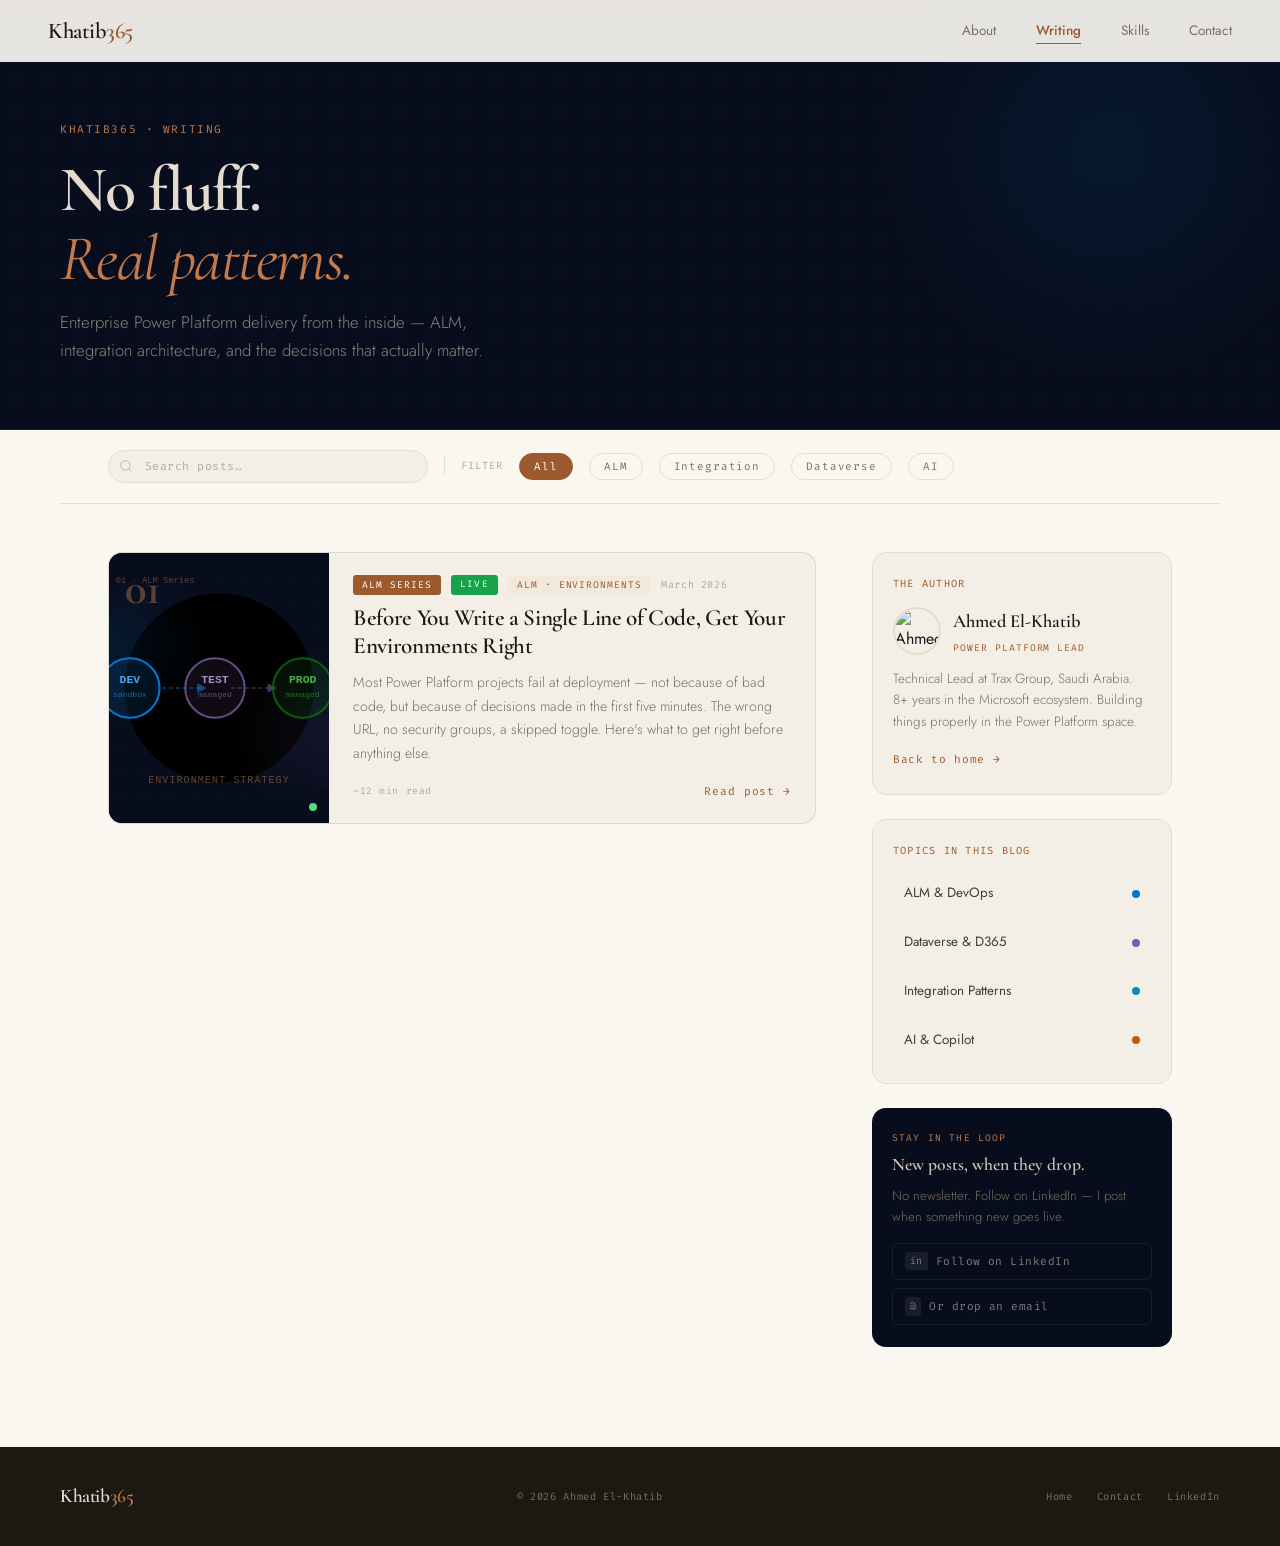
==== blog/index.html @ 0a34ded0 "UI polish: rounded hero panel, brand icons, cleaner contact + blog - hero-right: border-radius 1.5re" ====
<!DOCTYPE html>
<html lang="en">
<head>
<meta charset="UTF-8">
<meta name="viewport" content="width=device-width, initial-scale=1.0">
<meta name="description" content="Khatib365 — Power Platform, ALM, integration architecture, and building enterprise solutions properly.">
<title>Writing — Khatib365</title>
<link href="https://fonts.googleapis.com/css2?family=Cormorant+Garamond:ital,wght@0,400;0,500;0,600;0,700;1,400;1,600&family=Jost:wght@300;400;500;600&family=Fira+Code:wght@400;500&display=swap" rel="stylesheet">
<link rel="icon" type="image/svg+xml" href="../assets/favicon.svg" />
<style>
  :root {
    --parchment:   #f4efe6;
    --parchment-d: #ece4d5;
    --canvas:      #faf7f1;
    --sand:        #e8dcc8;
    --ink:         #1c1812;
    --ink-soft:    #453d31;
    --ink-mid:     #7a6f60;
    --ink-light:   #b5a99a;
    --copper:      #9c5a2e;
    --copper-light:#c47a4a;
    --copper-pale: #f2e8dc;
    --rule:        rgba(28,24,18,0.1);
    --navy:        #070d1c;
    --serif:  'Cormorant Garamond', Georgia, serif;
    --sans:   'Jost', system-ui, sans-serif;
    --mono:   'Fira Code', 'Courier New', monospace;
    --max-w:  1160px;
  }
  *, *::before, *::after { box-sizing: border-box; margin: 0; padding: 0; }
  html { scroll-behavior: smooth; }
  body { background: var(--canvas); color: var(--ink); font-family: var(--sans); font-size: 16px; line-height: 1.7; -webkit-font-smoothing: antialiased; overflow-x: hidden; }
  a { color: inherit; text-decoration: none; }

  /* ── NAV ── */
  .nav { position: fixed; top: 0; left: 0; right: 0; z-index: 100; display: flex; align-items: center; justify-content: space-between; padding: 1.2rem 3rem; background: rgba(250,247,241,0.92); backdrop-filter: blur(14px); border-bottom: 1px solid transparent; transition: all 0.3s ease; }
  .nav.scrolled { padding: 0.85rem 3rem; border-bottom-color: var(--rule); box-shadow: 0 2px 24px rgba(28,24,18,0.07); }
  .nav-brand { font-family: var(--serif); font-size: 1.4rem; font-weight: 600; letter-spacing: -0.02em; line-height: 1; }
  .brand-khatib { color: var(--ink); } .brand-365 { color: var(--copper); }
  .nav-links { display: flex; align-items: center; gap: 2.5rem; }
  .nav-link { font-size: 0.85rem; font-weight: 400; color: var(--ink-mid); transition: color 0.2s; position: relative; }
  .nav-link:hover { color: var(--ink); }
  .nav-link.active { color: var(--copper); font-weight: 500; }
  .nav-link::after { content: ''; position: absolute; bottom: -2px; left: 0; right: 0; height: 1px; background: var(--copper); transform: scaleX(0); transform-origin: left; transition: transform 0.22s ease; }
  .nav-link:hover::after, .nav-link.active::after { transform: scaleX(1); }
  .nav-toggle { display: none; }

  /* ── PAGE HEADER ── */
  .blog-header {
    padding: 120px 3rem 64px;
    background: var(--navy);
    position: relative; overflow: hidden;
    border-bottom: 1px solid rgba(255,255,255,0.05);
  }
  /* Stars / dot grid on dark header */
  .blog-header::before {
    content: '';
    position: absolute; inset: 0;
    background-image: radial-gradient(circle, rgba(196,122,74,0.12) 1px, transparent 1px);
    background-size: 32px 32px;
    pointer-events: none;
  }
  .blog-header::after {
    content: '';
    position: absolute; top: -100px; right: -80px;
    width: 500px; height: 500px; border-radius: 50%;
    background: radial-gradient(circle, rgba(0,120,212,0.1) 0%, transparent 65%);
    pointer-events: none;
  }
  .blog-header-inner {
    max-width: var(--max-w); margin: 0 auto;
    display: flex; align-items: flex-end; justify-content: space-between;
    gap: 40px; flex-wrap: wrap; position: relative; z-index: 1;
  }
  .blog-eyebrow { font-family: var(--mono); font-size: 0.7rem; letter-spacing: 0.14em; text-transform: uppercase; color: var(--copper-light); margin-bottom: 16px; }
  .blog-page-title { font-family: var(--serif); font-size: clamp(2.6rem, 5vw, 4.2rem); font-weight: 600; line-height: 1.08; letter-spacing: -0.025em; color: rgba(240,230,215,0.95); margin-bottom: 16px; }
  .blog-page-title em { font-style: italic; color: var(--copper-light); font-weight: 400; }
  .blog-page-desc { font-size: 1.05rem; color: rgba(181,169,154,0.75); max-width: 480px; line-height: 1.65; font-weight: 300; }
  .blog-stats { display: flex; gap: 32px; flex-shrink: 0; }
  .blog-stat { text-align: right; }
  .blog-stat-num { font-family: var(--serif); font-size: 2.8rem; font-weight: 600; color: rgba(240,230,215,0.9); line-height: 1; display: block; }
  .blog-stat-label { font-family: var(--mono); font-size: 0.65rem; letter-spacing: 0.12em; text-transform: uppercase; color: rgba(181,169,154,0.5); }

  /* ── TOOLBAR: search + filters ── */
  .blog-toolbar {
    max-width: var(--max-w); margin: 0 auto;
    padding: 20px 3rem;
    display: flex; align-items: center; gap: 16px; flex-wrap: wrap;
    border-bottom: 1px solid var(--rule);
  }
  .search-wrap {
    position: relative; flex: 1; min-width: 200px; max-width: 320px;
  }
  .search-input {
    width: 100%;
    padding: 8px 12px 8px 36px;
    font-family: var(--mono); font-size: 0.72rem; letter-spacing: 0.04em;
    background: var(--parchment); border: 1px solid var(--sand);
    border-radius: 20px; color: var(--ink); outline: none;
    transition: border-color 0.2s, box-shadow 0.2s;
  }
  .search-input::placeholder { color: var(--ink-light); }
  .search-input:focus { border-color: var(--copper-light); box-shadow: 0 0 0 3px rgba(156,90,46,0.1); }
  .search-icon {
    position: absolute; left: 11px; top: 50%; transform: translateY(-50%);
    color: var(--ink-light); pointer-events: none;
  }
  .filter-sep { width: 1px; height: 20px; background: var(--rule); flex-shrink: 0; }
  .filter-label { font-family: var(--mono); font-size: 0.65rem; letter-spacing: 0.1em; text-transform: uppercase; color: var(--ink-light); white-space: nowrap; }
  .filter-btn { font-family: var(--mono); font-size: 0.68rem; letter-spacing: 0.08em; padding: 5px 14px; border-radius: 20px; border: 1px solid var(--sand); background: transparent; color: var(--ink-mid); cursor: pointer; transition: all 0.18s; white-space: nowrap; }
  .filter-btn:hover { border-color: var(--copper); color: var(--copper); }
  .filter-btn.active { background: var(--copper); border-color: var(--copper); color: white; }

  /* ── MAIN LAYOUT ── */
  .blog-main {
    max-width: var(--max-w); margin: 0 auto;
    padding: 48px 3rem 100px;
    display: grid; grid-template-columns: 1fr 300px;
    gap: 56px; align-items: start;
  }

  /* ── POST CARDS ── */
  .post-list { display: flex; flex-direction: column; gap: 20px; }

  .post-item {
    display: grid;
    grid-template-columns: 220px 1fr;
    border-radius: 14px;
    overflow: hidden;
    border: 1px solid var(--rule);
    background: var(--parchment);
    transition: transform 0.28s ease, box-shadow 0.28s ease, border-color 0.28s ease;
    cursor: pointer;
  }
  .post-item:hover {
    transform: translateY(-4px);
    box-shadow: 0 16px 48px rgba(28,24,18,0.1);
    border-color: rgba(156,90,46,0.3);
  }
  .post-item.hidden { display: none; }

  /* Thumbnail */
  .post-thumb {
    position: relative;
    background: var(--navy);
    overflow: hidden;
    min-height: 180px;
  }
  .post-thumb svg { width: 100%; height: 100%; display: block; position: absolute; inset: 0; }
  .post-num {
    position: absolute; top: 14px; left: 16px; z-index: 2;
    font-family: var(--serif); font-size: 2.8rem; font-weight: 700;
    color: rgba(196,122,74,0.45); line-height: 1;
  }
  .post-live-indicator {
    position: absolute; bottom: 12px; right: 12px; z-index: 2;
    width: 8px; height: 8px; border-radius: 50%;
    background: #4ade80;
    box-shadow: 0 0 0 0 rgba(74,222,128,0.5);
    animation: live-pulse 2.2s ease-in-out infinite;
  }
  @keyframes live-pulse {
    0%, 100% { box-shadow: 0 0 0 0 rgba(74,222,128,0.5); }
    50%       { box-shadow: 0 0 0 8px rgba(74,222,128,0); }
  }

  /* Post content */
  .post-content { padding: 22px 24px; display: flex; flex-direction: column; }
  .post-meta { display: flex; align-items: center; gap: 10px; margin-bottom: 10px; flex-wrap: wrap; }
  .post-series { font-family: var(--mono); font-size: 0.6rem; letter-spacing: 0.1em; text-transform: uppercase; color: white; background: var(--copper); padding: 2px 9px; border-radius: 3px; }
  .post-live-badge { font-family: var(--mono); font-size: 0.58rem; letter-spacing: 0.14em; text-transform: uppercase; color: white; background: #16a34a; padding: 2px 9px 3px; border-radius: 3px; }
  .post-tag { font-family: var(--mono); font-size: 0.6rem; letter-spacing: 0.1em; text-transform: uppercase; color: var(--copper); background: var(--copper-pale); padding: 2px 9px; border-radius: 3px; }
  .post-date { font-family: var(--mono); font-size: 0.63rem; color: var(--ink-light); letter-spacing: 0.06em; }

  .post-title { font-family: var(--serif); font-size: 1.45rem; font-weight: 600; line-height: 1.2; letter-spacing: -0.015em; color: var(--ink); margin-bottom: 10px; transition: color 0.2s; }
  .post-item:hover .post-title { color: var(--copper); }
  .post-title-link { color: inherit; text-decoration: none; transition: color 0.2s; }
  .post-item:hover .post-title-link { color: var(--copper); }

  .post-excerpt { font-size: 0.88rem; color: var(--ink-mid); line-height: 1.68; font-weight: 300; flex: 1; margin-bottom: 16px; }

  .post-footer { display: flex; align-items: center; justify-content: space-between; margin-top: auto; }
  .post-read-time { font-family: var(--mono); font-size: 0.6rem; color: var(--ink-light); letter-spacing: 0.06em; }
  .post-link { font-family: var(--mono); font-size: 0.7rem; color: var(--copper); letter-spacing: 0.08em; display: flex; align-items: center; gap: 6px; transition: gap 0.2s; }
  .post-item:hover .post-link { gap: 11px; }

  /* Empty state */
  .no-posts-msg { padding: 3rem 0; text-align: center; color: var(--ink-light); font-family: var(--mono); font-size: 0.8rem; display: none; }
  .no-posts-msg.visible { display: block; }

  /* ── SIDEBAR ── */
  .blog-sidebar { display: flex; flex-direction: column; gap: 24px; position: sticky; top: 96px; }

  .sidebar-card { background: var(--parchment); border: 1px solid var(--sand); border-radius: 14px; padding: 22px 20px; }
  .sidebar-title { font-family: var(--mono); font-size: 0.65rem; letter-spacing: 0.12em; text-transform: uppercase; color: var(--copper); margin-bottom: 14px; }

  /* Author */
  .author-mini-header { display: flex; align-items: center; gap: 12px; margin-bottom: 12px; }
  .author-mini-photo { width: 48px; height: 48px; border-radius: 50%; object-fit: cover; border: 2px solid var(--sand); flex-shrink: 0; }
  .author-mini-meta { display: flex; flex-direction: column; gap: 2px; }
  .about-mini-name { font-family: var(--serif); font-size: 1.15rem; font-weight: 600; color: var(--ink); }
  .about-mini-role { font-family: var(--mono); font-size: 0.6rem; letter-spacing: 0.1em; text-transform: uppercase; color: var(--copper); }
  .about-mini-bio { font-size: 0.84rem; color: var(--ink-mid); line-height: 1.6; font-weight: 300; margin-bottom: 12px; }
  .about-mini-link { font-family: var(--mono); font-size: 0.7rem; color: var(--copper); letter-spacing: 0.06em; display: inline-flex; align-items: center; gap: 6px; transition: gap 0.2s; }
  .about-mini-link:hover { gap: 10px; }

  /* Topics */
  .topic-list { display: flex; flex-direction: column; gap: 8px; }
  .topic-item {
    display: flex; align-items: center; justify-content: space-between;
    font-size: 0.84rem; color: var(--ink-soft);
    padding: 8px 10px; border-radius: 8px;
    border: 1px solid transparent;
    transition: all 0.18s; cursor: pointer;
  }
  .topic-item:hover { background: var(--copper-pale); border-color: rgba(156,90,46,0.2); color: var(--copper); }
  .topic-dot { width: 8px; height: 8px; border-radius: 50%; flex-shrink: 0; }

  /* Follow card */
  .follow-card { background: var(--navy); border-radius: 14px; padding: 22px 20px; }
  .follow-card-eyebrow { font-family: var(--mono); font-size: 0.6rem; letter-spacing: 0.12em; text-transform: uppercase; color: var(--copper-light); margin-bottom: 8px; display: block; }
  .follow-card-title { font-family: var(--serif); font-size: 1.1rem; font-weight: 600; color: rgba(232,220,200,0.9); margin-bottom: 8px; line-height: 1.3; }
  .follow-card-body { font-size: 0.82rem; color: rgba(122,111,96,1); line-height: 1.6; font-weight: 300; margin-bottom: 16px; }
  .follow-card-links { display: flex; flex-direction: column; gap: 8px; }
  .follow-card-link { display: inline-flex; align-items: center; gap: 8px; font-family: var(--mono); font-size: 0.7rem; color: rgba(181,169,154,0.7); padding: 8px 12px; border: 1px solid rgba(255,255,255,0.07); border-radius: 7px; transition: all 0.2s; letter-spacing: 0.04em; }
  .follow-card-link:hover { background: rgba(255,255,255,0.05); color: rgba(232,220,200,0.9); border-color: rgba(255,255,255,0.15); }
  .follow-card-link-icon { background: rgba(255,255,255,0.07); border-radius: 3px; padding: 1px 5px; font-size: 0.6rem; }

  /* ── FOOTER ── */
  .footer { background: var(--ink); padding: 2.5rem 3rem; }
  .footer-inner { max-width: var(--max-w); margin: 0 auto; display: flex; align-items: center; justify-content: space-between; flex-wrap: wrap; gap: 20px; }
  .footer .nav-brand { font-size: 1.2rem; }
  .footer .brand-khatib { color: var(--sand); }
  .footer .brand-365 { color: var(--copper-light); }
  .footer-copy { font-family: var(--mono); font-size: 0.65rem; color: var(--ink-mid); letter-spacing: 0.06em; }
  .footer-links { display: flex; gap: 24px; }
  .footer-link { font-family: var(--mono); font-size: 0.65rem; color: var(--ink-mid); letter-spacing: 0.06em; transition: color 0.2s; }
  .footer-link:hover { color: var(--copper-light); }

  /* ── SARCASTIC TIP TOAST ── */
  .tip-toast {
    position: fixed; bottom: 28px; right: 28px; z-index: 500;
    max-width: 340px;
    background: var(--navy);
    border-radius: 14px; padding: 0;
    border: 1px solid rgba(196,122,74,0.2);
    box-shadow: 0 16px 48px rgba(0,0,0,0.35);
    transform: translateY(calc(100% + 44px)); opacity: 0;
    transition: transform 0.48s cubic-bezier(0.16,1,0.3,1), opacity 0.38s ease;
    overflow: hidden;
  }
  .tip-toast.visible { transform: translateY(0); opacity: 1; }
  .tip-toast.hiding  { transform: translateY(calc(100% + 44px)); opacity: 0; }
  .tip-progress { height: 2px; background: linear-gradient(90deg, var(--copper), var(--copper-light)); transform-origin: left; animation: tip-drain 7.5s linear forwards; }
  @keyframes tip-drain { from { transform: scaleX(1); } to { transform: scaleX(0); } }
  .tip-body { padding: 16px 18px 18px; }
  .tip-header { display: flex; align-items: center; justify-content: space-between; margin-bottom: 8px; }
  .tip-label { font-family: var(--mono); font-size: 0.6rem; letter-spacing: 0.14em; text-transform: uppercase; color: var(--copper-light); display: flex; align-items: center; gap: 5px; }
  .tip-close { background: rgba(255,255,255,0.06); border: none; border-radius: 50%; width: 22px; height: 22px; display: flex; align-items: center; justify-content: center; color: rgba(181,169,154,0.6); cursor: pointer; font-size: 0.68rem; transition: all 0.2s; line-height: 1; }
  .tip-close:hover { background: rgba(255,255,255,0.12); color: rgba(232,220,200,0.9); }
  .tip-text { font-size: 0.86rem; color: rgba(228,210,186,0.82); line-height: 1.65; font-weight: 300; }
  .tip-text strong { color: var(--copper-light); font-weight: 500; }

  /* ── RESPONSIVE ── */
  @media (max-width: 960px) {
    .blog-main { grid-template-columns: 1fr; padding: 36px 1.5rem 80px; gap: 40px; }
    .blog-sidebar { position: static; }
  }
  @media (max-width: 760px) {
    .nav { padding: 1rem 1.5rem; }
    .nav.scrolled { padding: 0.8rem 1.5rem; }
    .nav-links { display: none; }
    .nav-toggle { display: block; background: none; border: none; font-size: 1.2rem; color: var(--ink); cursor: pointer; }
    .nav-links.open { display: flex; flex-direction: column; position: absolute; top: 100%; left: 0; right: 0; background: rgba(250,247,241,0.98); padding: 1rem 1.5rem 1.5rem; border-bottom: 1px solid var(--rule); gap: 1rem; }
    .blog-header { padding: 100px 1.5rem 48px; }
    .blog-header-inner { flex-direction: column; align-items: flex-start; }
    .blog-toolbar { padding: 16px 1.5rem; }
    .post-item { grid-template-columns: 1fr; }
    .post-thumb { min-height: 140px; }
    .footer { padding: 2rem 1.5rem; }
    .tip-toast { max-width: calc(100vw - 40px); right: 20px; bottom: 20px; }
  }
</style>
</head>
<body>

<!-- NAV -->
<nav class="nav" id="nav">
  <a href="../" class="nav-brand"><span class="brand-khatib">Khatib</span><span class="brand-365">365</span></a>
  <div class="nav-links" id="navLinks">
    <a href="../#about" class="nav-link">About</a>
    <a href="index.html" class="nav-link active">Writing</a>
    <a href="../#skills" class="nav-link">Skills</a>
    <a href="../#contact" class="nav-link">Contact</a>
  </div>
  <button class="nav-toggle" id="navToggle" aria-label="Menu">☰</button>
</nav>

<!-- HEADER (dark navy) -->
<header class="blog-header">
  <div class="blog-header-inner">
    <div>
      <div class="blog-eyebrow">Khatib365 · Writing</div>
      <h1 class="blog-page-title">No fluff.<br><em>Real patterns.</em></h1>
      <p class="blog-page-desc">Enterprise Power Platform delivery from the inside — ALM, integration architecture, and the decisions that actually matter.</p>
    </div>
  </div>
</header>

<!-- TOOLBAR: search + filter -->
<div class="blog-toolbar" id="toolbar">
  <div class="search-wrap">
    <svg class="search-icon" viewBox="0 0 24 24" fill="none" stroke="currentColor" stroke-width="1.5" width="14" height="14"><circle cx="11" cy="11" r="8"/><line x1="21" y1="21" x2="16.65" y2="16.65"/></svg>
    <input type="text" id="searchInput" class="search-input" placeholder="Search posts…" aria-label="Search posts" />
  </div>
  <div class="filter-sep"></div>
  <span class="filter-label">Filter</span>
  <button class="filter-btn active" data-filter="all">All</button>
  <button class="filter-btn" data-filter="alm">ALM</button>
  <button class="filter-btn" data-filter="integration">Integration</button>
  <button class="filter-btn" data-filter="dataverse">Dataverse</button>
  <button class="filter-btn" data-filter="ai">AI</button>
</div>

<!-- MAIN -->
<main class="blog-main">

  <!-- POST LIST -->
  <div class="post-list" id="postList">

    <!-- ── Post 01: Environment Strategy — LIVE ── -->
    <article class="post-item" data-tags="alm" data-live="true"
      onclick="location.href='post1-environment-strategy.html'" style="cursor:pointer;">
      <div class="post-thumb">
        <!-- Abstract SVG thumbnail: Environment pipeline art -->
        <svg viewBox="0 0 220 200" xmlns="http://www.w3.org/2000/svg" preserveAspectRatio="xMidYMid slice">
          <!-- Background -->
          <rect width="220" height="200" fill="#070d1c"/>
          <!-- Dot grid -->
          <defs>
            <pattern id="dots1" x="0" y="0" width="18" height="18" patternUnits="userSpaceOnUse">
              <circle cx="1" cy="1" r="0.8" fill="rgba(196,122,74,0.07)"/>
            </pattern>
          </defs>
          <rect width="220" height="200" fill="url(#dots1)"/>
          <!-- Glow blobs -->
          <circle cx="110" cy="100" r="70" fill="radial-gradient"/>
          <radialGradient id="g1" cx="30%" cy="40%" r="50%">
            <stop offset="0%" stop-color="rgba(0,120,212,0.1)"/>
            <stop offset="100%" stop-color="rgba(0,120,212,0)"/>
          </radialGradient>
          <radialGradient id="g2" cx="70%" cy="60%" r="50%">
            <stop offset="0%" stop-color="rgba(123,94,167,0.1)"/>
            <stop offset="100%" stop-color="rgba(123,94,167,0)"/>
          </radialGradient>
          <ellipse cx="60" cy="80" rx="70" ry="60" fill="url(#g1)"/>
          <ellipse cx="160" cy="120" rx="70" ry="60" fill="url(#g2)"/>
          <!-- Arrow: DEV → TEST -->
          <line x1="68" y1="100" x2="96" y2="100" stroke="rgba(0,120,212,0.5)" stroke-width="1.2" stroke-dasharray="3,2"/>
          <polygon points="94,96.5 101,100 94,103.5" fill="rgba(0,120,212,0.6)"/>
          <!-- Arrow: TEST → PROD -->
          <line x1="119" y1="100" x2="148" y2="100" stroke="rgba(123,94,167,0.45)" stroke-width="1.2" stroke-dasharray="3,2"/>
          <polygon points="146,96.5 153,100 146,103.5" fill="rgba(123,94,167,0.55)"/>
          <!-- DEV node -->
          <circle cx="44" cy="100" r="22" fill="rgba(0,120,212,0.12)" stroke="#0078d4" stroke-width="1.5"/>
          <text x="44" y="96" text-anchor="middle" fill="#4da3e8" font-size="8.5" font-family="monospace" font-weight="bold">DEV</text>
          <text x="44" y="107" text-anchor="middle" fill="rgba(77,163,232,0.55)" font-size="6" font-family="monospace">sandbox</text>
          <!-- TEST node -->
          <circle cx="107" cy="100" r="22" fill="rgba(123,94,167,0.12)" stroke="rgba(123,94,167,0.8)" stroke-width="1.5"/>
          <text x="107" y="96" text-anchor="middle" fill="rgba(172,145,210,0.95)" font-size="8.5" font-family="monospace" font-weight="bold">TEST</text>
          <text x="107" y="107" text-anchor="middle" fill="rgba(172,145,210,0.5)" font-size="6" font-family="monospace">managed</text>
          <!-- PROD node -->
          <circle cx="172" cy="100" r="22" fill="rgba(16,124,16,0.12)" stroke="rgba(16,124,16,0.7)" stroke-width="1.5"/>
          <text x="172" y="96" text-anchor="middle" fill="rgba(74,200,74,0.9)" font-size="8.5" font-family="monospace" font-weight="bold">PROD</text>
          <text x="172" y="107" text-anchor="middle" fill="rgba(74,200,74,0.5)" font-size="6" font-family="monospace">managed</text>
          <!-- Bottom caption -->
          <text x="110" y="170" text-anchor="middle" fill="rgba(196,122,74,0.5)" font-size="7.5" font-family="monospace" letter-spacing="0.1em">ENVIRONMENT STRATEGY</text>
          <!-- Top label -->
          <text x="14" y="22" fill="rgba(196,122,74,0.45)" font-size="6.5" font-family="monospace">Post 01 · ALM Series</text>
        </svg>
        <span class="post-num">01</span>
        <div class="post-live-indicator" title="Live"></div>
      </div>
      <div class="post-content">
        <div class="post-meta">
          <span class="post-series">ALM Series</span>
          <span class="post-live-badge">Live</span>
          <span class="post-tag">ALM · Environments</span>
          <span class="post-date">March 2026</span>
        </div>
        <h2 class="post-title"><a href="post1-environment-strategy.html" class="post-title-link">Before You Write a Single Line of Code, Get Your Environments Right</a></h2>
        <p class="post-excerpt">Most Power Platform projects fail at deployment — not because of bad code, but because of decisions made in the first five minutes. The wrong URL, no security groups, a skipped toggle. Here's what to get right before anything else.</p>
        <div class="post-footer">
          <span class="post-read-time">~12 min read</span>
          <a href="post1-environment-strategy.html" class="post-link">Read post →</a>
        </div>
      </div>
    </article>

    <div class="no-posts-msg" id="noPostsMsg">
      No published posts match that search yet — check back soon.
    </div>

  </div>

  <!-- SIDEBAR -->
  <aside class="blog-sidebar">

    <!-- Author card -->
    <div class="sidebar-card">
      <div class="sidebar-title">The author</div>
      <div class="author-mini-header">
        <img src="../assets/photo.jpg" alt="Ahmed El-Khatib" class="author-mini-photo" />
        <div class="author-mini-meta">
          <div class="about-mini-name">Ahmed El-Khatib</div>
          <div class="about-mini-role">Power Platform Lead</div>
        </div>
      </div>
      <p class="about-mini-bio">Technical Lead at Trax Group, Saudi Arabia. 8+ years in the Microsoft ecosystem. Building things properly in the Power Platform space.</p>
      <a href="../" class="about-mini-link">Back to home →</a>
    </div>

    <!-- Topics card -->
    <div class="sidebar-card">
      <div class="sidebar-title">Topics in this blog</div>
      <div class="topic-list">
        <div class="topic-item" onclick="filterByTag('alm')">
          <span>ALM &amp; DevOps</span>
          <span class="topic-dot" style="background:#0078d4"></span>
        </div>
        <div class="topic-item" onclick="filterByTag('dataverse')">
          <span>Dataverse &amp; D365</span>
          <span class="topic-dot" style="background:#7b5ea7"></span>
        </div>
        <div class="topic-item" onclick="filterByTag('integration')">
          <span>Integration Patterns</span>
          <span class="topic-dot" style="background:#0091b2"></span>
        </div>
        <div class="topic-item" onclick="filterByTag('ai')">
          <span>AI &amp; Copilot</span>
          <span class="topic-dot" style="background:#c25a0b"></span>
        </div>
      </div>
    </div>

    <!-- Follow / Connect -->
    <div class="follow-card">
      <span class="follow-card-eyebrow">Stay in the loop</span>
      <div class="follow-card-title">New posts, when they drop.</div>
      <p class="follow-card-body">No newsletter. Follow on LinkedIn — I post when something new goes live.</p>
      <div class="follow-card-links">
        <a href="https://linkedin.com/in/ahmed-el-khatib" class="follow-card-link" target="_blank" rel="noopener noreferrer">
          <span class="follow-card-link-icon">in</span> Follow on LinkedIn
        </a>
        <a href="mailto:ahmedelkhatib30@gmail.com" class="follow-card-link">
          <span class="follow-card-link-icon">@</span> Or drop an email
        </a>
      </div>
    </div>

  </aside>

</main>

<!-- FOOTER -->
<footer class="footer">
  <div class="footer-inner">
    <a href="../" class="nav-brand"><span class="brand-khatib">Khatib</span><span class="brand-365">365</span></a>
    <span class="footer-copy">© 2026 Ahmed El-Khatib</span>
    <div class="footer-links">
      <a href="../" class="footer-link">Home</a>
      <a href="../#contact" class="footer-link">Contact</a>
      <a href="https://linkedin.com/in/ahmed-el-khatib" class="footer-link" target="_blank" rel="noopener noreferrer">LinkedIn</a>
    </div>
  </div>
</footer>

<!-- SARCASTIC TIP TOAST -->
<div class="tip-toast" id="tipToast" role="status" aria-live="polite">
  <div class="tip-progress" id="tipProgress"></div>
  <div class="tip-body">
    <div class="tip-header">
      <span class="tip-label">⚡ Power Platform Truth Bomb</span>
      <button class="tip-close" id="tipClose" aria-label="Dismiss">✕</button>
    </div>
    <p class="tip-text" id="tipText"></p>
  </div>
</div>

<script>
  // ── Nav
  const nav = document.getElementById('nav');
  window.addEventListener('scroll', () => nav.classList.toggle('scrolled', window.scrollY > 40));
  const toggle = document.getElementById('navToggle');
  const navLinks = document.getElementById('navLinks');
  toggle?.addEventListener('click', () => navLinks.classList.toggle('open'));
  navLinks?.querySelectorAll('a').forEach(a => a.addEventListener('click', () => navLinks.classList.remove('open')));

  // ── Filter + Search
  const filterBtns    = document.querySelectorAll('.filter-btn');
  const publishedPosts = document.querySelectorAll('.post-item[data-live="true"]');
  const noPostsMsg    = document.getElementById('noPostsMsg');
  const searchInput   = document.getElementById('searchInput');
  let activeFilter    = 'all';
  let searchQuery     = '';

  function applyFilters() {
    let anyVisible = false;
    publishedPosts.forEach(post => {
      const tags    = post.dataset.tags || '';
      const title   = post.querySelector('.post-title')?.textContent.toLowerCase() || '';
      const excerpt = post.querySelector('.post-excerpt')?.textContent.toLowerCase() || '';
      const matchFilter = activeFilter === 'all' || tags.includes(activeFilter);
      const matchSearch = !searchQuery || title.includes(searchQuery) || excerpt.includes(searchQuery);
      const show = matchFilter && matchSearch;
      post.classList.toggle('hidden', !show);
      if (show) anyVisible = true;
    });
    noPostsMsg.classList.toggle('visible', !anyVisible);
  }

  filterBtns.forEach(btn => {
    btn.addEventListener('click', () => {
      filterBtns.forEach(b => b.classList.remove('active'));
      btn.classList.add('active');
      activeFilter = btn.dataset.filter;
      applyFilters();
    });
  });

  searchInput.addEventListener('input', () => {
    searchQuery = searchInput.value.toLowerCase().trim();
    applyFilters();
  });

  // Sidebar topic click helper
  function filterByTag(tag) {
    activeFilter = tag;
    filterBtns.forEach(b => {
      b.classList.toggle('active', b.dataset.filter === tag);
    });
    applyFilters();
    document.getElementById('postList').scrollIntoView({ behavior: 'smooth', block: 'start' });
  }

  // ── Sarcastic tip toast
  const sarcasticTips = [
    "<strong>Oh, you're deploying unmanaged to production again?</strong> A classic. We don't judge here. But we're judging.",
    "<strong>Hardcoded that URL directly in the flow, did you?</strong> It works perfectly in Dev. Dev is not real life.",
    "<strong>No security groups on the environment?</strong> Bold. Everyone's a System Admin now. The auditors say hi.",
    "<strong>You just put everything in one solution.</strong> The data model, the flows, the apps, the PCF. Future you has been notified.",
    "<strong>It works in Dev, so that's basically done, right?</strong> Dev is a lie we all agreed to believe.",
    "<strong>Polling every 60 seconds when nothing changes?</strong> Your API provider filed a noise complaint.",
    "<strong>Three different publisher prefixes across the same org.</strong> This is permanent. This is forever. Good luck.",
    "<strong>Synchronous plugin. Ten thousand rows. Let's go.</strong> The transaction thread is crying.",
    "<strong>No DLP policies? That's called freedom.</strong> Someone just connected their personal Gmail. It's fine.",
    "<strong>You skipped the environment variables again.</strong> The service account who's email is in 47 flows just resigned."
  ];

  const toast    = document.getElementById('tipToast');
  const tipText  = document.getElementById('tipText');
  const tipClose = document.getElementById('tipClose');
  let   tipTimer = null;

  function dismissTip() {
    toast.classList.remove('visible');
    toast.classList.add('hiding');
    clearTimeout(tipTimer);
    setTimeout(() => toast.classList.remove('hiding'), 500);
  }

  window.addEventListener('load', () => {
    tipText.innerHTML = sarcasticTips[Math.floor(Math.random() * sarcasticTips.length)];
    setTimeout(() => {
      toast.classList.add('visible');
      tipTimer = setTimeout(dismissTip, 7800);
    }, 1600);
  });

  tipClose.addEventListener('click', dismissTip);
</script>
</body>
</html>
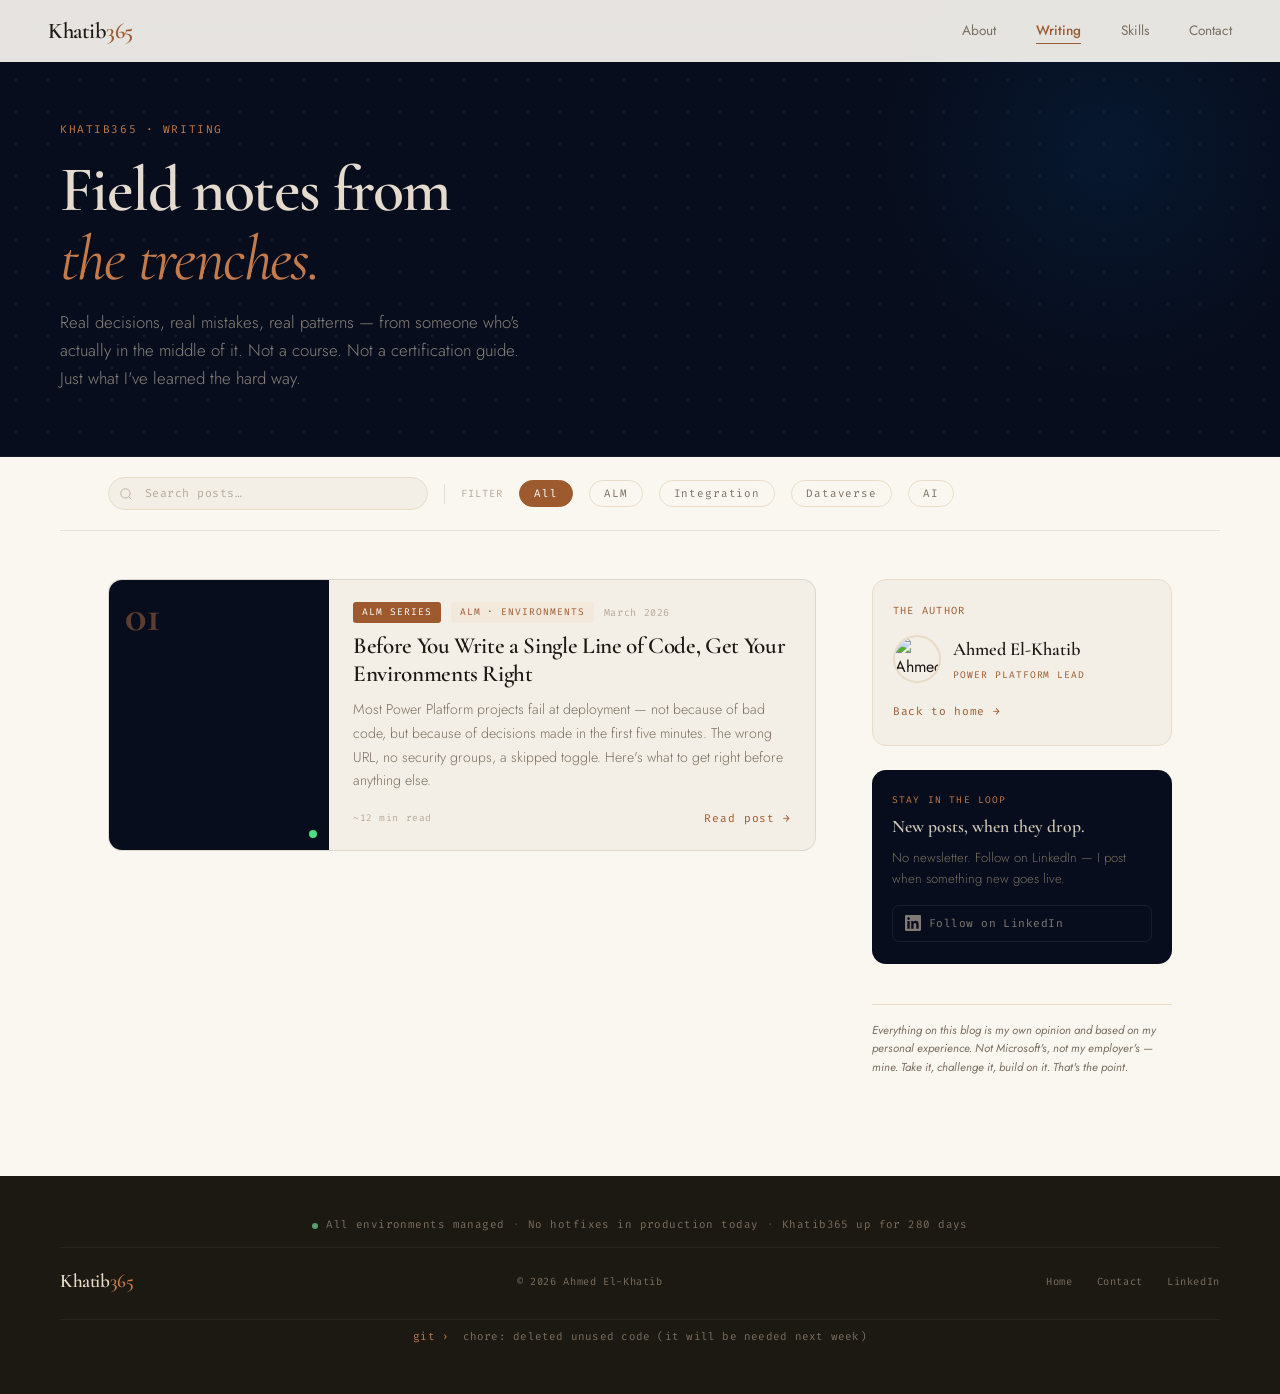
==== commit b3cdbe8f: "Cleanup pass: remove unused assets, fix icons, mobile CSS, HTML fixes Asset cleanup: - Delete 2 zip " ====
--- a/blog/index.html
+++ b/blog/index.html
@@ -236,6 +236,27 @@
   .footer-links { display: flex; gap: 24px; }
   .footer-link { font-family: var(--mono); font-size: 0.65rem; color: var(--ink-mid); letter-spacing: 0.06em; transition: color 0.2s; }
   .footer-link:hover { color: var(--copper-light); }
+  .footer-status {
+    width: 100%; display: flex; align-items: center; justify-content: center;
+    gap: 8px; font-size: 0.68rem; color: var(--ink-mid);
+    font-family: var(--mono); letter-spacing: 0.04em;
+    padding-bottom: 0.75rem; margin-bottom: 0.25rem;
+    border-bottom: 0.5px solid rgba(255,255,255,0.06);
+  }
+  .status-dot {
+    width: 6px; height: 6px; border-radius: 50%;
+    background: #5a9e6f;
+    animation: statusPulse 2.5s ease-in-out infinite;
+  }
+  @keyframes statusPulse { 0%, 100% { opacity: 1; } 50% { opacity: 0.4; } }
+  .status-sep { color: rgba(255,255,255,0.18); }
+  .footer-commit {
+    width: 100%; text-align: center; font-family: var(--mono); font-size: 0.68rem;
+    color: var(--ink-mid); padding: 0.5rem 0;
+    border-top: 0.5px solid rgba(255,255,255,0.06);
+    margin-top: 0.5rem; letter-spacing: 0.02em;
+  }
+  .footer-commit-prefix { color: var(--copper-light); margin-right: 6px; }
 
   /* ── SARCASTIC TIP TOAST ── */
   .tip-toast {
@@ -260,6 +281,17 @@
   .tip-close:hover { background: rgba(255,255,255,0.12); color: rgba(232,220,200,0.9); }
   .tip-text { font-size: 0.86rem; color: rgba(228,210,186,0.82); line-height: 1.65; font-weight: 300; }
   .tip-text strong { color: var(--copper-light); font-weight: 500; }
+
+  /* ── Disclaimer ── */
+  .disclaimer-text {
+    font-size: 0.72rem;
+    color: var(--ink-mid);
+    line-height: 1.6;
+    font-style: italic;
+    border-top: 0.5px solid var(--sand);
+    padding-top: 1rem;
+    margin-top: 1rem;
+  }
 
   /* ── RESPONSIVE ── */
   @media (max-width: 960px) {
@@ -301,8 +333,8 @@
   <div class="blog-header-inner">
     <div>
       <div class="blog-eyebrow">Khatib365 · Writing</div>
-      <h1 class="blog-page-title">No fluff.<br><em>Real patterns.</em></h1>
-      <p class="blog-page-desc">Enterprise Power Platform delivery from the inside — ALM, integration architecture, and the decisions that actually matter.</p>
+      <h1 class="blog-page-title">Field notes from<br><em>the trenches.</em></h1>
+      <p class="blog-page-desc">Real decisions, real mistakes, real patterns — from someone who's actually in the middle of it. Not a course. Not a certification guide. Just what I've learned the hard way.</p>
     </div>
   </div>
 </header>
@@ -332,59 +364,12 @@
     <article class="post-item" data-tags="alm" data-live="true"
       onclick="location.href='post1-environment-strategy.html'" style="cursor:pointer;">
       <div class="post-thumb">
-        <!-- Abstract SVG thumbnail: Environment pipeline art -->
-        <svg viewBox="0 0 220 200" xmlns="http://www.w3.org/2000/svg" preserveAspectRatio="xMidYMid slice">
-          <!-- Background -->
-          <rect width="220" height="200" fill="#070d1c"/>
-          <!-- Dot grid -->
-          <defs>
-            <pattern id="dots1" x="0" y="0" width="18" height="18" patternUnits="userSpaceOnUse">
-              <circle cx="1" cy="1" r="0.8" fill="rgba(196,122,74,0.07)"/>
-            </pattern>
-          </defs>
-          <rect width="220" height="200" fill="url(#dots1)"/>
-          <!-- Glow blobs -->
-          <circle cx="110" cy="100" r="70" fill="radial-gradient"/>
-          <radialGradient id="g1" cx="30%" cy="40%" r="50%">
-            <stop offset="0%" stop-color="rgba(0,120,212,0.1)"/>
-            <stop offset="100%" stop-color="rgba(0,120,212,0)"/>
-          </radialGradient>
-          <radialGradient id="g2" cx="70%" cy="60%" r="50%">
-            <stop offset="0%" stop-color="rgba(123,94,167,0.1)"/>
-            <stop offset="100%" stop-color="rgba(123,94,167,0)"/>
-          </radialGradient>
-          <ellipse cx="60" cy="80" rx="70" ry="60" fill="url(#g1)"/>
-          <ellipse cx="160" cy="120" rx="70" ry="60" fill="url(#g2)"/>
-          <!-- Arrow: DEV → TEST -->
-          <line x1="68" y1="100" x2="96" y2="100" stroke="rgba(0,120,212,0.5)" stroke-width="1.2" stroke-dasharray="3,2"/>
-          <polygon points="94,96.5 101,100 94,103.5" fill="rgba(0,120,212,0.6)"/>
-          <!-- Arrow: TEST → PROD -->
-          <line x1="119" y1="100" x2="148" y2="100" stroke="rgba(123,94,167,0.45)" stroke-width="1.2" stroke-dasharray="3,2"/>
-          <polygon points="146,96.5 153,100 146,103.5" fill="rgba(123,94,167,0.55)"/>
-          <!-- DEV node -->
-          <circle cx="44" cy="100" r="22" fill="rgba(0,120,212,0.12)" stroke="#0078d4" stroke-width="1.5"/>
-          <text x="44" y="96" text-anchor="middle" fill="#4da3e8" font-size="8.5" font-family="monospace" font-weight="bold">DEV</text>
-          <text x="44" y="107" text-anchor="middle" fill="rgba(77,163,232,0.55)" font-size="6" font-family="monospace">sandbox</text>
-          <!-- TEST node -->
-          <circle cx="107" cy="100" r="22" fill="rgba(123,94,167,0.12)" stroke="rgba(123,94,167,0.8)" stroke-width="1.5"/>
-          <text x="107" y="96" text-anchor="middle" fill="rgba(172,145,210,0.95)" font-size="8.5" font-family="monospace" font-weight="bold">TEST</text>
-          <text x="107" y="107" text-anchor="middle" fill="rgba(172,145,210,0.5)" font-size="6" font-family="monospace">managed</text>
-          <!-- PROD node -->
-          <circle cx="172" cy="100" r="22" fill="rgba(16,124,16,0.12)" stroke="rgba(16,124,16,0.7)" stroke-width="1.5"/>
-          <text x="172" y="96" text-anchor="middle" fill="rgba(74,200,74,0.9)" font-size="8.5" font-family="monospace" font-weight="bold">PROD</text>
-          <text x="172" y="107" text-anchor="middle" fill="rgba(74,200,74,0.5)" font-size="6" font-family="monospace">managed</text>
-          <!-- Bottom caption -->
-          <text x="110" y="170" text-anchor="middle" fill="rgba(196,122,74,0.5)" font-size="7.5" font-family="monospace" letter-spacing="0.1em">ENVIRONMENT STRATEGY</text>
-          <!-- Top label -->
-          <text x="14" y="22" fill="rgba(196,122,74,0.45)" font-size="6.5" font-family="monospace">Post 01 · ALM Series</text>
-        </svg>
         <span class="post-num">01</span>
         <div class="post-live-indicator" title="Live"></div>
       </div>
       <div class="post-content">
         <div class="post-meta">
           <span class="post-series">ALM Series</span>
-          <span class="post-live-badge">Live</span>
           <span class="post-tag">ALM · Environments</span>
           <span class="post-date">March 2026</span>
         </div>
@@ -416,31 +401,7 @@
           <div class="about-mini-role">Power Platform Lead</div>
         </div>
       </div>
-      <p class="about-mini-bio">Technical Lead at Trax Group, Saudi Arabia. 8+ years in the Microsoft ecosystem. Building things properly in the Power Platform space.</p>
       <a href="../" class="about-mini-link">Back to home →</a>
-    </div>
-
-    <!-- Topics card -->
-    <div class="sidebar-card">
-      <div class="sidebar-title">Topics in this blog</div>
-      <div class="topic-list">
-        <div class="topic-item" onclick="filterByTag('alm')">
-          <span>ALM &amp; DevOps</span>
-          <span class="topic-dot" style="background:#0078d4"></span>
-        </div>
-        <div class="topic-item" onclick="filterByTag('dataverse')">
-          <span>Dataverse &amp; D365</span>
-          <span class="topic-dot" style="background:#7b5ea7"></span>
-        </div>
-        <div class="topic-item" onclick="filterByTag('integration')">
-          <span>Integration Patterns</span>
-          <span class="topic-dot" style="background:#0091b2"></span>
-        </div>
-        <div class="topic-item" onclick="filterByTag('ai')">
-          <span>AI &amp; Copilot</span>
-          <span class="topic-dot" style="background:#c25a0b"></span>
-        </div>
-      </div>
     </div>
 
     <!-- Follow / Connect -->
@@ -449,13 +410,22 @@
       <div class="follow-card-title">New posts, when they drop.</div>
       <p class="follow-card-body">No newsletter. Follow on LinkedIn — I post when something new goes live.</p>
       <div class="follow-card-links">
-        <a href="https://linkedin.com/in/ahmed-el-khatib" class="follow-card-link" target="_blank" rel="noopener noreferrer">
-          <span class="follow-card-link-icon">in</span> Follow on LinkedIn
-        </a>
-        <a href="mailto:ahmedelkhatib30@gmail.com" class="follow-card-link">
-          <span class="follow-card-link-icon">@</span> Or drop an email
+        <a href="https://linkedin.com/in/ahmed-el-khatib" target="_blank" rel="noopener" class="follow-card-link">
+          <svg width="16" height="16" viewBox="0 0 24 24" fill="currentColor" aria-hidden="true" style="flex-shrink:0">
+            <path d="M20.447 20.452h-3.554v-5.569c0-1.328-.027-3.037-1.852-3.037-1.853 0-2.136 1.445-2.136 2.939v5.667H9.351V9h3.414v1.561h.046c.477-.9 1.637-1.85 3.37-1.85 3.601 0 4.267 2.37 4.267 5.455v6.286zM5.337 7.433a2.062 2.062 0 0 1-2.063-2.065 2.064 2.064 0 1 1 2.063 2.065zm1.782 13.019H3.555V9h3.564v11.452zM22.225 0H1.771C.792 0 0 .774 0 1.729v20.542C0 23.227.792 24 1.771 24h20.451C23.2 24 24 23.227 24 22.271V1.729C24 .774 23.2 0 22.222 0h.003z"/>
+          </svg>
+          Follow on LinkedIn
         </a>
       </div>
+    </div>
+
+    <!-- Disclaimer -->
+    <div class="sidebar-disclaimer">
+      <p class="disclaimer-text">
+        Everything on this blog is my own opinion and based on my personal experience.
+        Not Microsoft's, not my employer's — mine. Take it, challenge it, build on it.
+        That's the point.
+      </p>
     </div>
 
   </aside>
@@ -465,12 +435,24 @@
 <!-- FOOTER -->
 <footer class="footer">
   <div class="footer-inner">
+    <div class="footer-status">
+      <span class="status-dot"></span>
+      <span class="status-text">All environments managed</span>
+      <span class="status-sep">·</span>
+      <span class="status-text">No hotfixes in production today</span>
+      <span class="status-sep">·</span>
+      <span class="status-text" id="status-uptime"></span>
+    </div>
     <a href="../" class="nav-brand"><span class="brand-khatib">Khatib</span><span class="brand-365">365</span></a>
     <span class="footer-copy">© 2026 Ahmed El-Khatib</span>
     <div class="footer-links">
       <a href="../" class="footer-link">Home</a>
       <a href="../#contact" class="footer-link">Contact</a>
       <a href="https://linkedin.com/in/ahmed-el-khatib" class="footer-link" target="_blank" rel="noopener noreferrer">LinkedIn</a>
+    </div>
+    <div class="footer-commit">
+      <span class="footer-commit-prefix">git ›</span>
+      <span class="footer-commit-msg" id="footer-commit-msg"></span>
     </div>
   </div>
 </footer>
@@ -578,6 +560,38 @@
   });
 
   tipClose.addEventListener('click', dismissTip);
+
+  // ── Footer commit + uptime
+  (function() {
+    const commits = [
+      "fix: fixed the fix that fixed the previous fix",
+      "hotfix: please work",
+      "temp: do not push to prod (pushing to prod)",
+      "chore: removed todo comments (left the todos)",
+      "refactor: same code, more confidence",
+      "fix: it works now (reason unknown)",
+      "wip: not wip anymore, shipping anyway",
+      "feat: added feature client didn't ask for but definitely needs",
+      "hotfix: prod is fine, this is fine, everything is fine",
+      "fix: reverted the revert of the revert",
+      "style: moved semicolon 1px to the right",
+      "docs: added comment explaining what the code does (incorrectly)",
+      "fix: null check (too late)",
+      "feat: environment variables (they were hardcoded until today)",
+      "deploy: fingers crossed",
+      "fix: works on my machine (adding my machine to prod)",
+      "chore: deleted unused code (it will be needed next week)",
+      "feat: error handling (catching and ignoring)",
+      "fix: race condition by adding setTimeout 1000",
+      "hotfix: unrelated change that somehow fixes everything"
+    ];
+    const msgEl = document.getElementById('footer-commit-msg');
+    if (msgEl) msgEl.textContent = commits[Math.floor(Math.random() * commits.length)];
+    const uptimeEl = document.getElementById('status-uptime');
+    if (uptimeEl) uptimeEl.textContent =
+      'Khatib365 up for ' +
+      Math.floor((Date.now() - new Date('2026-03-01').getTime()) / 86400000) + ' days';
+  })();
 </script>
 </body>
 </html>
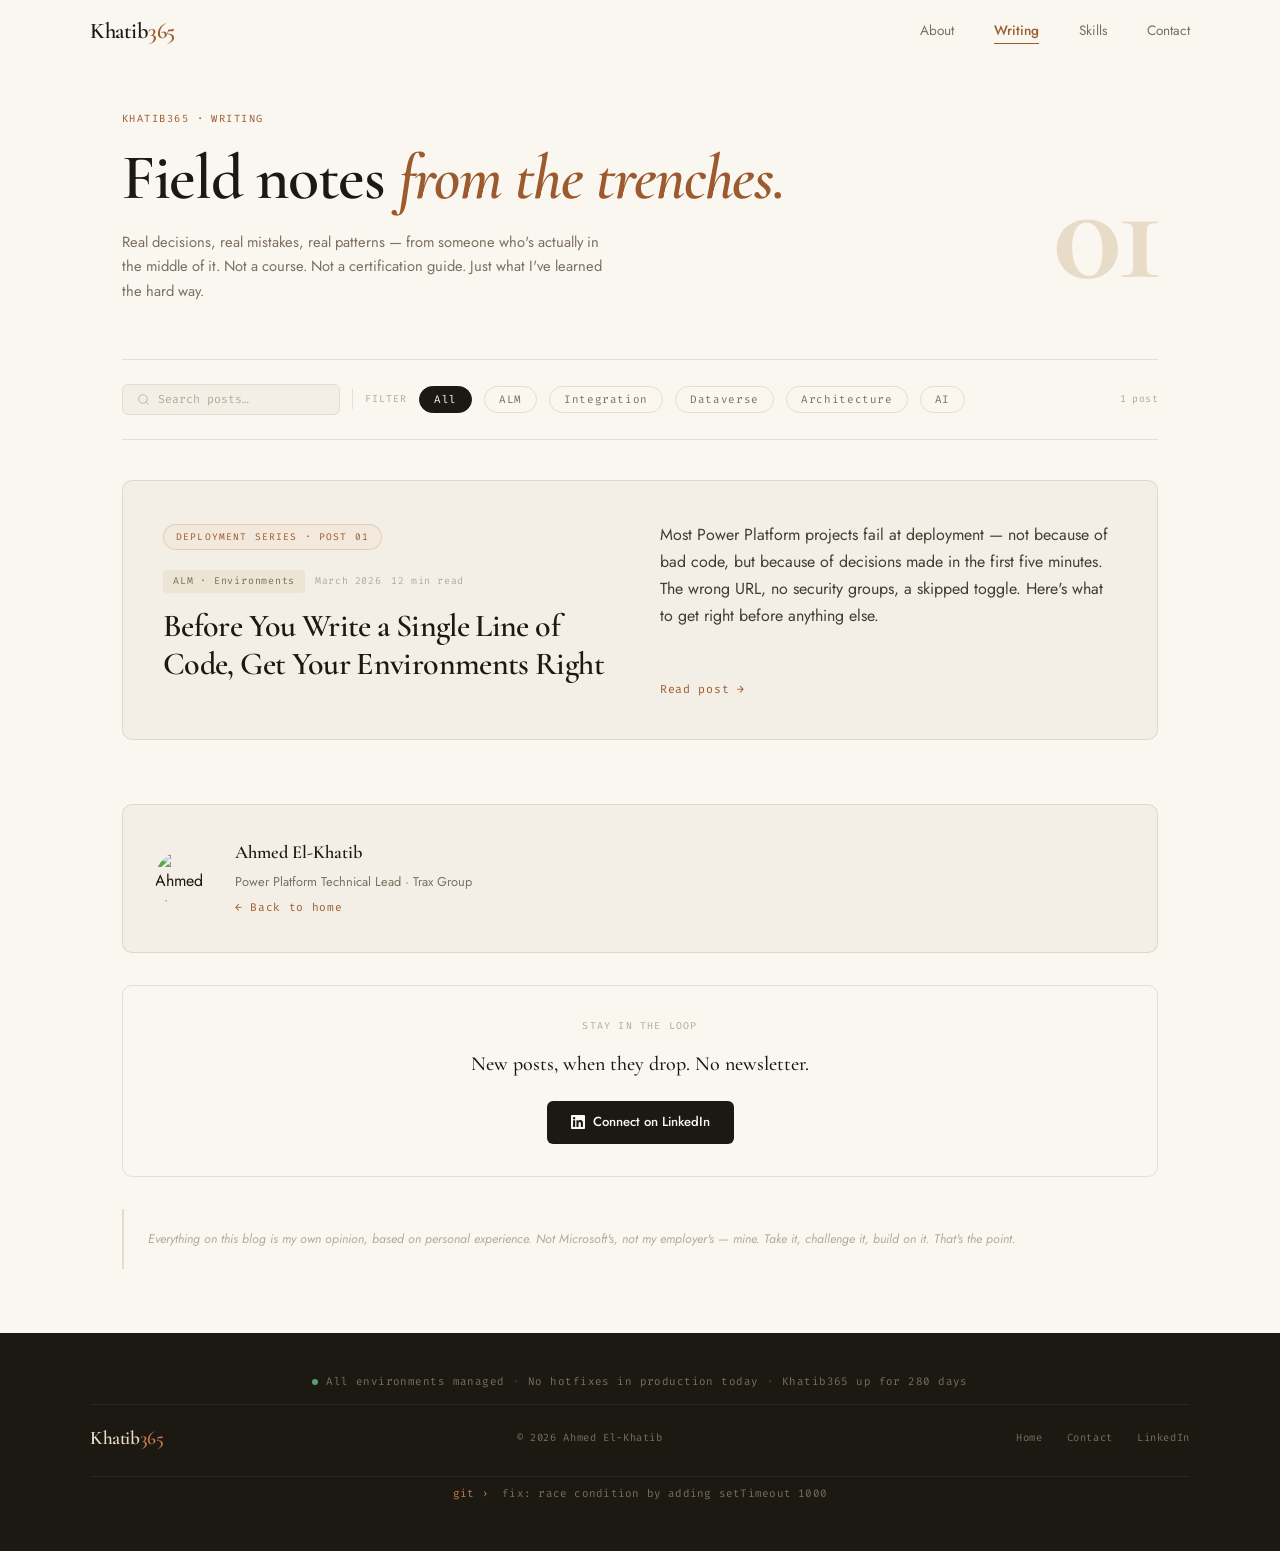
==== commit d5f72076: "Revert "Add reading rail, IDs, screenshots, and filter improvements" This reverts commit 7a4b580c8a2" ====
--- a/blog/index.html
+++ b/blog/index.html
@@ -3,15 +3,17 @@
 <head>
 <meta charset="UTF-8">
 <meta name="viewport" content="width=device-width, initial-scale=1.0">
-<meta name="description" content="Khatib365 — Power Platform, ALM, integration architecture, and building enterprise solutions properly.">
+<meta name="description" content="Writing by Ahmed El-Khatib — real patterns, real mistakes, real decisions from enterprise Power Platform delivery.">
 <title>Writing — Khatib365</title>
+<link rel="preconnect" href="https://fonts.googleapis.com">
+<link rel="preconnect" href="https://fonts.gstatic.com" crossorigin>
 <link href="https://fonts.googleapis.com/css2?family=Cormorant+Garamond:ital,wght@0,400;0,500;0,600;0,700;1,400;1,600&family=Jost:wght@300;400;500;600&family=Fira+Code:wght@400;500&display=swap" rel="stylesheet">
-<link rel="icon" type="image/svg+xml" href="../assets/favicon.svg" />
+<link rel="icon" type="image/svg+xml" href="../assets/favicon.svg">
 <style>
   :root {
+    --canvas:      #faf7f1;
     --parchment:   #f4efe6;
     --parchment-d: #ece4d5;
-    --canvas:      #faf7f1;
     --sand:        #e8dcc8;
     --ink:         #1c1812;
     --ink-soft:    #453d31;
@@ -21,213 +23,233 @@
     --copper-light:#c47a4a;
     --copper-pale: #f2e8dc;
     --rule:        rgba(28,24,18,0.1);
+    --rule-light:  rgba(28,24,18,0.06);
     --navy:        #070d1c;
     --serif:  'Cormorant Garamond', Georgia, serif;
     --sans:   'Jost', system-ui, sans-serif;
     --mono:   'Fira Code', 'Courier New', monospace;
-    --max-w:  1160px;
+    --max-w:  1100px;
   }
   *, *::before, *::after { box-sizing: border-box; margin: 0; padding: 0; }
-  html { scroll-behavior: smooth; }
+  html { scroll-behavior: smooth; overflow-x: hidden; max-width: 100%; }
   body { background: var(--canvas); color: var(--ink); font-family: var(--sans); font-size: 16px; line-height: 1.7; -webkit-font-smoothing: antialiased; overflow-x: hidden; }
   a { color: inherit; text-decoration: none; }
+  img { display: block; max-width: 100%; }
 
   /* ── NAV ── */
-  .nav { position: fixed; top: 0; left: 0; right: 0; z-index: 100; display: flex; align-items: center; justify-content: space-between; padding: 1.2rem 3rem; background: rgba(250,247,241,0.92); backdrop-filter: blur(14px); border-bottom: 1px solid transparent; transition: all 0.3s ease; }
-  .nav.scrolled { padding: 0.85rem 3rem; border-bottom-color: var(--rule); box-shadow: 0 2px 24px rgba(28,24,18,0.07); }
-  .nav-brand { font-family: var(--serif); font-size: 1.4rem; font-weight: 600; letter-spacing: -0.02em; line-height: 1; }
-  .brand-khatib { color: var(--ink); } .brand-365 { color: var(--copper); }
+  .nav {
+    position: fixed; top: 0; left: 0; right: 0; z-index: 100;
+    display: flex; align-items: center; justify-content: space-between;
+    padding: 1.2rem max(1.5rem, calc((100% - var(--max-w)) / 2));
+    background: rgba(250,247,241,0.92); backdrop-filter: blur(14px);
+    border-bottom: 1px solid transparent; transition: all 0.3s ease;
+  }
+  .nav.scrolled { padding-top: 0.85rem; padding-bottom: 0.85rem; border-bottom-color: var(--rule); box-shadow: 0 2px 24px rgba(28,24,18,0.07); }
+  .nav-brand { font-family: var(--serif); font-size: 1.4rem; font-weight: 600; letter-spacing: -0.02em; line-height: 1; white-space: nowrap; }
+  .brand-khatib, .brand-365 { display: inline; }
+  .brand-khatib { color: var(--ink); }
+  .brand-365 { color: var(--copper); }
   .nav-links { display: flex; align-items: center; gap: 2.5rem; }
   .nav-link { font-size: 0.85rem; font-weight: 400; color: var(--ink-mid); transition: color 0.2s; position: relative; }
   .nav-link:hover { color: var(--ink); }
   .nav-link.active { color: var(--copper); font-weight: 500; }
   .nav-link::after { content: ''; position: absolute; bottom: -2px; left: 0; right: 0; height: 1px; background: var(--copper); transform: scaleX(0); transform-origin: left; transition: transform 0.22s ease; }
   .nav-link:hover::after, .nav-link.active::after { transform: scaleX(1); }
-  .nav-toggle { display: none; }
-
-  /* ── PAGE HEADER ── */
-  .blog-header {
-    padding: 120px 3rem 64px;
-    background: var(--navy);
-    position: relative; overflow: hidden;
-    border-bottom: 1px solid rgba(255,255,255,0.05);
-  }
-  /* Stars / dot grid on dark header */
-  .blog-header::before {
-    content: '';
-    position: absolute; inset: 0;
-    background-image: radial-gradient(circle, rgba(196,122,74,0.12) 1px, transparent 1px);
-    background-size: 32px 32px;
-    pointer-events: none;
-  }
-  .blog-header::after {
-    content: '';
-    position: absolute; top: -100px; right: -80px;
-    width: 500px; height: 500px; border-radius: 50%;
-    background: radial-gradient(circle, rgba(0,120,212,0.1) 0%, transparent 65%);
-    pointer-events: none;
-  }
-  .blog-header-inner {
-    max-width: var(--max-w); margin: 0 auto;
+  .nav-toggle { display: none; background: none; border: none; font-size: 1.2rem; color: var(--ink); cursor: pointer; }
+
+  /* ── PAGE WRAPPER ── */
+  .page { max-width: var(--max-w); margin: 0 auto; padding: 0 2rem; }
+
+  /* ── MASTHEAD ── */
+  .blog-masthead {
+    padding: 110px 0 56px;
     display: flex; align-items: flex-end; justify-content: space-between;
-    gap: 40px; flex-wrap: wrap; position: relative; z-index: 1;
-  }
-  .blog-eyebrow { font-family: var(--mono); font-size: 0.7rem; letter-spacing: 0.14em; text-transform: uppercase; color: var(--copper-light); margin-bottom: 16px; }
-  .blog-page-title { font-family: var(--serif); font-size: clamp(2.6rem, 5vw, 4.2rem); font-weight: 600; line-height: 1.08; letter-spacing: -0.025em; color: rgba(240,230,215,0.95); margin-bottom: 16px; }
-  .blog-page-title em { font-style: italic; color: var(--copper-light); font-weight: 400; }
-  .blog-page-desc { font-size: 1.05rem; color: rgba(181,169,154,0.75); max-width: 480px; line-height: 1.65; font-weight: 300; }
-  .blog-stats { display: flex; gap: 32px; flex-shrink: 0; }
-  .blog-stat { text-align: right; }
-  .blog-stat-num { font-family: var(--serif); font-size: 2.8rem; font-weight: 600; color: rgba(240,230,215,0.9); line-height: 1; display: block; }
-  .blog-stat-label { font-family: var(--mono); font-size: 0.65rem; letter-spacing: 0.12em; text-transform: uppercase; color: rgba(181,169,154,0.5); }
-
-  /* ── TOOLBAR: search + filters ── */
-  .blog-toolbar {
-    max-width: var(--max-w); margin: 0 auto;
-    padding: 20px 3rem;
-    display: flex; align-items: center; gap: 16px; flex-wrap: wrap;
+    gap: 2rem; border-bottom: 1px solid var(--rule);
+    position: relative;
+  }
+  .masthead-text { flex: 1; }
+  .masthead-eyebrow {
+    font-family: var(--mono); font-size: 0.65rem; letter-spacing: 0.14em;
+    text-transform: uppercase; color: var(--copper); margin-bottom: 1rem;
+  }
+  .masthead-title {
+    font-family: var(--serif); font-size: clamp(2.4rem, 6vw, 4rem);
+    font-weight: 600; line-height: 1.05; letter-spacing: -0.02em; color: var(--ink);
+  }
+  .masthead-title em { font-style: italic; color: var(--copper); }
+  .masthead-sub {
+    margin-top: 1.2rem; font-size: 0.92rem; color: var(--ink-mid);
+    line-height: 1.65; max-width: 480px;
+  }
+  .masthead-count {
+    font-family: var(--serif); font-size: clamp(5rem, 14vw, 9rem);
+    font-weight: 700; line-height: 1; color: var(--sand);
+    letter-spacing: -0.04em; user-select: none; flex-shrink: 0;
+  }
+
+  /* ── CONTROLS ── */
+  .blog-controls {
+    padding: 1.5rem 0;
+    display: flex; flex-wrap: wrap; align-items: center; gap: 12px;
     border-bottom: 1px solid var(--rule);
   }
   .search-wrap {
-    position: relative; flex: 1; min-width: 200px; max-width: 320px;
-  }
+    display: flex; align-items: center; gap: 8px;
+    background: var(--parchment); border: 1px solid var(--sand);
+    border-radius: 6px; padding: 7px 14px; min-width: 200px;
+  }
+  .search-icon { color: var(--ink-light); flex-shrink: 0; }
   .search-input {
+    background: none; border: none; outline: none;
+    font-family: var(--mono); font-size: 0.72rem; color: var(--ink);
     width: 100%;
-    padding: 8px 12px 8px 36px;
-    font-family: var(--mono); font-size: 0.72rem; letter-spacing: 0.04em;
-    background: var(--parchment); border: 1px solid var(--sand);
-    border-radius: 20px; color: var(--ink); outline: none;
-    transition: border-color 0.2s, box-shadow 0.2s;
   }
   .search-input::placeholder { color: var(--ink-light); }
-  .search-input:focus { border-color: var(--copper-light); box-shadow: 0 0 0 3px rgba(156,90,46,0.1); }
-  .search-icon {
-    position: absolute; left: 11px; top: 50%; transform: translateY(-50%);
-    color: var(--ink-light); pointer-events: none;
-  }
-  .filter-sep { width: 1px; height: 20px; background: var(--rule); flex-shrink: 0; }
-  .filter-label { font-family: var(--mono); font-size: 0.65rem; letter-spacing: 0.1em; text-transform: uppercase; color: var(--ink-light); white-space: nowrap; }
-  .filter-btn { font-family: var(--mono); font-size: 0.68rem; letter-spacing: 0.08em; padding: 5px 14px; border-radius: 20px; border: 1px solid var(--sand); background: transparent; color: var(--ink-mid); cursor: pointer; transition: all 0.18s; white-space: nowrap; }
-  .filter-btn:hover { border-color: var(--copper); color: var(--copper); }
-  .filter-btn.active { background: var(--copper); border-color: var(--copper); color: white; }
-
-  /* ── MAIN LAYOUT ── */
-  .blog-main {
-    max-width: var(--max-w); margin: 0 auto;
-    padding: 48px 3rem 100px;
-    display: grid; grid-template-columns: 1fr 300px;
-    gap: 56px; align-items: start;
-  }
-
-  /* ── POST CARDS ── */
-  .post-list { display: flex; flex-direction: column; gap: 20px; }
-
-  .post-item {
+  .filter-sep { width: 1px; height: 20px; background: var(--rule); }
+  .filter-label {
+    font-family: var(--mono); font-size: 0.62rem; letter-spacing: 0.1em;
+    text-transform: uppercase; color: var(--ink-light); white-space: nowrap;
+  }
+  .filter-btn {
+    font-family: var(--mono); font-size: 0.68rem; letter-spacing: 0.06em;
+    padding: 5px 14px; border-radius: 20px; border: 1px solid var(--sand);
+    background: transparent; color: var(--ink-mid); cursor: pointer;
+    transition: all 0.18s; white-space: nowrap;
+  }
+  .filter-btn.active, .filter-btn:hover {
+    background: var(--ink); color: var(--canvas); border-color: var(--ink);
+  }
+  .results-count {
+    margin-left: auto; font-family: var(--mono); font-size: 0.62rem;
+    color: var(--ink-light); letter-spacing: 0.04em;
+  }
+
+  /* ── POST GRID ── */
+  .post-grid {
+    padding: 2.5rem 0 0;
     display: grid;
-    grid-template-columns: 220px 1fr;
-    border-radius: 14px;
-    overflow: hidden;
-    border: 1px solid var(--rule);
-    background: var(--parchment);
-    transition: transform 0.28s ease, box-shadow 0.28s ease, border-color 0.28s ease;
-    cursor: pointer;
-  }
-  .post-item:hover {
-    transform: translateY(-4px);
-    box-shadow: 0 16px 48px rgba(28,24,18,0.1);
-    border-color: rgba(156,90,46,0.3);
-  }
-  .post-item.hidden { display: none; }
-
-  /* Thumbnail */
-  .post-thumb {
-    position: relative;
-    background: var(--navy);
-    overflow: hidden;
-    min-height: 180px;
-  }
-  .post-thumb svg { width: 100%; height: 100%; display: block; position: absolute; inset: 0; }
-  .post-num {
-    position: absolute; top: 14px; left: 16px; z-index: 2;
-    font-family: var(--serif); font-size: 2.8rem; font-weight: 700;
-    color: rgba(196,122,74,0.45); line-height: 1;
-  }
-  .post-live-indicator {
-    position: absolute; bottom: 12px; right: 12px; z-index: 2;
-    width: 8px; height: 8px; border-radius: 50%;
-    background: #4ade80;
-    box-shadow: 0 0 0 0 rgba(74,222,128,0.5);
-    animation: live-pulse 2.2s ease-in-out infinite;
-  }
-  @keyframes live-pulse {
-    0%, 100% { box-shadow: 0 0 0 0 rgba(74,222,128,0.5); }
-    50%       { box-shadow: 0 0 0 8px rgba(74,222,128,0); }
-  }
-
-  /* Post content */
-  .post-content { padding: 22px 24px; display: flex; flex-direction: column; }
-  .post-meta { display: flex; align-items: center; gap: 10px; margin-bottom: 10px; flex-wrap: wrap; }
-  .post-series { font-family: var(--mono); font-size: 0.6rem; letter-spacing: 0.1em; text-transform: uppercase; color: white; background: var(--copper); padding: 2px 9px; border-radius: 3px; }
-  .post-live-badge { font-family: var(--mono); font-size: 0.58rem; letter-spacing: 0.14em; text-transform: uppercase; color: white; background: #16a34a; padding: 2px 9px 3px; border-radius: 3px; }
-  .post-tag { font-family: var(--mono); font-size: 0.6rem; letter-spacing: 0.1em; text-transform: uppercase; color: var(--copper); background: var(--copper-pale); padding: 2px 9px; border-radius: 3px; }
-  .post-date { font-family: var(--mono); font-size: 0.63rem; color: var(--ink-light); letter-spacing: 0.06em; }
-
-  .post-title { font-family: var(--serif); font-size: 1.45rem; font-weight: 600; line-height: 1.2; letter-spacing: -0.015em; color: var(--ink); margin-bottom: 10px; transition: color 0.2s; }
-  .post-item:hover .post-title { color: var(--copper); }
-  .post-title-link { color: inherit; text-decoration: none; transition: color 0.2s; }
-  .post-item:hover .post-title-link { color: var(--copper); }
-
-  .post-excerpt { font-size: 0.88rem; color: var(--ink-mid); line-height: 1.68; font-weight: 300; flex: 1; margin-bottom: 16px; }
-
-  .post-footer { display: flex; align-items: center; justify-content: space-between; margin-top: auto; }
-  .post-read-time { font-family: var(--mono); font-size: 0.6rem; color: var(--ink-light); letter-spacing: 0.06em; }
-  .post-link { font-family: var(--mono); font-size: 0.7rem; color: var(--copper); letter-spacing: 0.08em; display: flex; align-items: center; gap: 6px; transition: gap 0.2s; }
-  .post-item:hover .post-link { gap: 11px; }
-
-  /* Empty state */
-  .no-posts-msg { padding: 3rem 0; text-align: center; color: var(--ink-light); font-family: var(--mono); font-size: 0.8rem; display: none; }
+    grid-template-columns: repeat(2, 1fr);
+    gap: 1.5rem;
+  }
+  .post-card {
+    background: var(--parchment); border: 1px solid var(--rule);
+    border-radius: 10px; padding: 2rem; cursor: pointer;
+    transition: box-shadow 0.2s, border-color 0.2s, transform 0.2s;
+    display: flex; flex-direction: column;
+  }
+  .post-card:hover {
+    box-shadow: 0 8px 32px rgba(28,24,18,0.1);
+    border-color: var(--copper-light); transform: translateY(-2px);
+  }
+  .post-card--featured {
+    grid-column: 1 / -1;
+    display: grid; grid-template-columns: 1fr 1fr; gap: 2.5rem;
+    padding: 2.5rem;
+  }
+  .post-card--featured .post-card-right {
+    display: flex; flex-direction: column; justify-content: space-between;
+  }
+  .post-card--featured .post-card-excerpt { font-size: 1rem; }
+  .post-card-badge {
+    font-family: var(--mono); font-size: 0.6rem; letter-spacing: 0.12em;
+    text-transform: uppercase; color: var(--copper);
+    background: var(--copper-pale); border: 1px solid rgba(156,90,46,0.18);
+    border-radius: 100px; padding: 4px 12px;
+    display: inline-block; margin-bottom: 1.25rem;
+  }
+  .post-card-meta {
+    display: flex; flex-wrap: wrap; gap: 10px; align-items: center;
+    margin-bottom: 0.85rem;
+  }
+  .post-card-tag {
+    font-family: var(--mono); font-size: 0.62rem; letter-spacing: 0.08em;
+    color: var(--ink-mid); background: var(--parchment-d);
+    padding: 3px 10px; border-radius: 4px;
+  }
+  .post-card-date, .post-card-read {
+    font-family: var(--mono); font-size: 0.62rem; color: var(--ink-light);
+    letter-spacing: 0.06em;
+  }
+  .post-card-title {
+    font-family: var(--serif); font-size: 1.55rem; font-weight: 600;
+    color: var(--ink); line-height: 1.2; letter-spacing: -0.02em;
+    margin-bottom: 1rem;
+  }
+  .post-card--featured .post-card-title { font-size: 2rem; }
+  .post-card-excerpt {
+    font-size: 0.9rem; color: var(--ink-soft); line-height: 1.7;
+    flex: 1; margin-bottom: 1.5rem;
+  }
+  .post-card-link {
+    font-family: var(--mono); font-size: 0.72rem; color: var(--copper);
+    letter-spacing: 0.06em; transition: letter-spacing 0.2s;
+    display: inline-block; margin-top: auto;
+  }
+  .post-card-link:hover { letter-spacing: 0.12em; }
+  .post-card.hidden { display: none; }
+  .no-posts-msg {
+    grid-column: 1 / -1; text-align: center; padding: 3rem 0;
+    font-family: var(--mono); font-size: 0.75rem; color: var(--ink-light);
+    letter-spacing: 0.06em; display: none;
+  }
   .no-posts-msg.visible { display: block; }
 
-  /* ── SIDEBAR ── */
-  .blog-sidebar { display: flex; flex-direction: column; gap: 24px; position: sticky; top: 96px; }
-
-  .sidebar-card { background: var(--parchment); border: 1px solid var(--sand); border-radius: 14px; padding: 22px 20px; }
-  .sidebar-title { font-family: var(--mono); font-size: 0.65rem; letter-spacing: 0.12em; text-transform: uppercase; color: var(--copper); margin-bottom: 14px; }
-
-  /* Author */
-  .author-mini-header { display: flex; align-items: center; gap: 12px; margin-bottom: 12px; }
-  .author-mini-photo { width: 48px; height: 48px; border-radius: 50%; object-fit: cover; border: 2px solid var(--sand); flex-shrink: 0; }
-  .author-mini-meta { display: flex; flex-direction: column; gap: 2px; }
-  .about-mini-name { font-family: var(--serif); font-size: 1.15rem; font-weight: 600; color: var(--ink); }
-  .about-mini-role { font-family: var(--mono); font-size: 0.6rem; letter-spacing: 0.1em; text-transform: uppercase; color: var(--copper); }
-  .about-mini-bio { font-size: 0.84rem; color: var(--ink-mid); line-height: 1.6; font-weight: 300; margin-bottom: 12px; }
-  .about-mini-link { font-family: var(--mono); font-size: 0.7rem; color: var(--copper); letter-spacing: 0.06em; display: inline-flex; align-items: center; gap: 6px; transition: gap 0.2s; }
-  .about-mini-link:hover { gap: 10px; }
-
-  /* Topics */
-  .topic-list { display: flex; flex-direction: column; gap: 8px; }
-  .topic-item {
-    display: flex; align-items: center; justify-content: space-between;
-    font-size: 0.84rem; color: var(--ink-soft);
-    padding: 8px 10px; border-radius: 8px;
-    border: 1px solid transparent;
-    transition: all 0.18s; cursor: pointer;
-  }
-  .topic-item:hover { background: var(--copper-pale); border-color: rgba(156,90,46,0.2); color: var(--copper); }
-  .topic-dot { width: 8px; height: 8px; border-radius: 50%; flex-shrink: 0; }
-
-  /* Follow card */
-  .follow-card { background: var(--navy); border-radius: 14px; padding: 22px 20px; }
-  .follow-card-eyebrow { font-family: var(--mono); font-size: 0.6rem; letter-spacing: 0.12em; text-transform: uppercase; color: var(--copper-light); margin-bottom: 8px; display: block; }
-  .follow-card-title { font-family: var(--serif); font-size: 1.1rem; font-weight: 600; color: rgba(232,220,200,0.9); margin-bottom: 8px; line-height: 1.3; }
-  .follow-card-body { font-size: 0.82rem; color: rgba(122,111,96,1); line-height: 1.6; font-weight: 300; margin-bottom: 16px; }
-  .follow-card-links { display: flex; flex-direction: column; gap: 8px; }
-  .follow-card-link { display: inline-flex; align-items: center; gap: 8px; font-family: var(--mono); font-size: 0.7rem; color: rgba(181,169,154,0.7); padding: 8px 12px; border: 1px solid rgba(255,255,255,0.07); border-radius: 7px; transition: all 0.2s; letter-spacing: 0.04em; }
-  .follow-card-link:hover { background: rgba(255,255,255,0.05); color: rgba(232,220,200,0.9); border-color: rgba(255,255,255,0.15); }
-  .follow-card-link-icon { background: rgba(255,255,255,0.07); border-radius: 3px; padding: 1px 5px; font-size: 0.6rem; }
+  /* ── AUTHOR STRIP ── */
+  .author-strip {
+    margin-top: 4rem; padding: 2rem; background: var(--parchment);
+    border: 1px solid var(--rule); border-radius: 10px;
+    display: flex; align-items: center; gap: 1.5rem;
+  }
+  .author-strip-photo {
+    width: 56px; height: 56px; border-radius: 50%; object-fit: cover; flex-shrink: 0;
+  }
+  .author-strip-name {
+    font-family: var(--serif); font-size: 1.15rem; font-weight: 600; color: var(--ink);
+  }
+  .author-strip-role {
+    font-size: 0.8rem; color: var(--ink-mid); margin-top: 2px;
+  }
+  .author-strip-link {
+    font-family: var(--mono); font-size: 0.7rem; color: var(--copper);
+    letter-spacing: 0.06em; margin-top: 6px; display: inline-block;
+    transition: letter-spacing 0.2s;
+  }
+  .author-strip-link:hover { letter-spacing: 0.1em; }
+
+  /* ── LINKEDIN CTA ── */
+  .blog-cta {
+    margin-top: 2rem; padding: 2rem;
+    border: 1px solid var(--rule); border-radius: 10px;
+    text-align: center;
+  }
+  .blog-cta-eyebrow {
+    font-family: var(--mono); font-size: 0.62rem; letter-spacing: 0.12em;
+    text-transform: uppercase; color: var(--ink-light); margin-bottom: 0.75rem;
+  }
+  .blog-cta-text {
+    font-family: var(--serif); font-size: 1.25rem; font-weight: 500;
+    color: var(--ink); margin-bottom: 1.25rem;
+  }
+  .blog-cta-btn {
+    display: inline-flex; align-items: center; gap: 8px;
+    font-family: var(--sans); font-size: 0.82rem; font-weight: 500;
+    background: var(--ink); color: var(--canvas);
+    padding: 0.65rem 1.5rem; border-radius: 6px;
+    transition: background 0.2s;
+  }
+  .blog-cta-btn:hover { background: var(--copper); }
+
+  /* ── DISCLAIMER ── */
+  .blog-disclaimer {
+    margin-top: 2rem; margin-bottom: 4rem;
+    padding: 1.25rem 1.5rem;
+    border-left: 2px solid var(--sand);
+    font-size: 0.78rem; color: var(--ink-light); line-height: 1.65;
+    font-style: italic;
+  }
 
   /* ── FOOTER ── */
-  .footer { background: var(--ink); padding: 2.5rem 3rem; }
+  .footer { background: var(--ink); padding: 2.5rem max(1.5rem, calc((100% - var(--max-w)) / 2)); }
   .footer-inner { max-width: var(--max-w); margin: 0 auto; display: flex; align-items: center; justify-content: space-between; flex-wrap: wrap; gap: 20px; }
   .footer .nav-brand { font-size: 1.2rem; }
   .footer .brand-khatib { color: var(--sand); }
@@ -244,8 +266,7 @@
     border-bottom: 0.5px solid rgba(255,255,255,0.06);
   }
   .status-dot {
-    width: 6px; height: 6px; border-radius: 50%;
-    background: #5a9e6f;
+    width: 6px; height: 6px; border-radius: 50%; background: #5a9e6f;
     animation: statusPulse 2.5s ease-in-out infinite;
   }
   @keyframes statusPulse { 0%, 100% { opacity: 1; } 50% { opacity: 0.4; } }
@@ -258,59 +279,49 @@
   }
   .footer-commit-prefix { color: var(--copper-light); margin-right: 6px; }
 
-  /* ── SARCASTIC TIP TOAST ── */
+  /* ── TIP TOAST ── */
   .tip-toast {
     position: fixed; bottom: 28px; right: 28px; z-index: 500;
-    max-width: 340px;
-    background: var(--navy);
-    border-radius: 14px; padding: 0;
-    border: 1px solid rgba(196,122,74,0.2);
-    box-shadow: 0 16px 48px rgba(0,0,0,0.35);
-    transform: translateY(calc(100% + 44px)); opacity: 0;
-    transition: transform 0.48s cubic-bezier(0.16,1,0.3,1), opacity 0.38s ease;
-    overflow: hidden;
-  }
-  .tip-toast.visible { transform: translateY(0); opacity: 1; }
-  .tip-toast.hiding  { transform: translateY(calc(100% + 44px)); opacity: 0; }
-  .tip-progress { height: 2px; background: linear-gradient(90deg, var(--copper), var(--copper-light)); transform-origin: left; animation: tip-drain 7.5s linear forwards; }
-  @keyframes tip-drain { from { transform: scaleX(1); } to { transform: scaleX(0); } }
-  .tip-body { padding: 16px 18px 18px; }
-  .tip-header { display: flex; align-items: center; justify-content: space-between; margin-bottom: 8px; }
-  .tip-label { font-family: var(--mono); font-size: 0.6rem; letter-spacing: 0.14em; text-transform: uppercase; color: var(--copper-light); display: flex; align-items: center; gap: 5px; }
-  .tip-close { background: rgba(255,255,255,0.06); border: none; border-radius: 50%; width: 22px; height: 22px; display: flex; align-items: center; justify-content: center; color: rgba(181,169,154,0.6); cursor: pointer; font-size: 0.68rem; transition: all 0.2s; line-height: 1; }
-  .tip-close:hover { background: rgba(255,255,255,0.12); color: rgba(232,220,200,0.9); }
-  .tip-text { font-size: 0.86rem; color: rgba(228,210,186,0.82); line-height: 1.65; font-weight: 300; }
-  .tip-text strong { color: var(--copper-light); font-weight: 500; }
-
-  /* ── Disclaimer ── */
-  .disclaimer-text {
-    font-size: 0.72rem;
-    color: var(--ink-mid);
-    line-height: 1.6;
-    font-style: italic;
-    border-top: 0.5px solid var(--sand);
-    padding-top: 1rem;
-    margin-top: 1rem;
-  }
+    max-width: 360px; background: var(--navy); border-radius: 10px;
+    box-shadow: 0 12px 40px rgba(0,0,0,0.35), 0 0 0 1px rgba(255,255,255,0.06);
+    overflow: hidden; opacity: 0; pointer-events: none;
+    transform: translateY(12px) scale(0.97);
+    transition: opacity 0.35s ease, transform 0.35s ease;
+  }
+  .tip-toast.visible { opacity: 1; pointer-events: auto; transform: none; }
+  .tip-toast.hiding { opacity: 0; transform: translateY(8px) scale(0.97); }
+  .tip-progress {
+    height: 2px; width: 100%; background: var(--copper);
+    transform-origin: left; animation: tipBar 7.8s linear forwards;
+  }
+  @keyframes tipBar { from { transform: scaleX(1); } to { transform: scaleX(0); } }
+  .tip-body { padding: 1rem 1.1rem 1.1rem; }
+  .tip-header { display: flex; justify-content: space-between; align-items: center; margin-bottom: 0.6rem; }
+  .tip-label { font-family: var(--mono); font-size: 0.58rem; letter-spacing: 0.12em; text-transform: uppercase; color: var(--copper-light); }
+  .tip-close { background: none; border: none; color: rgba(181,169,154,0.5); cursor: pointer; font-size: 0.8rem; padding: 0 2px; transition: color 0.2s; }
+  .tip-close:hover { color: var(--sand); }
+  .tip-text { font-size: 0.83rem; color: rgba(228,218,205,0.88); line-height: 1.55; }
+  .tip-text strong { color: var(--sand); font-weight: 500; }
 
   /* ── RESPONSIVE ── */
-  @media (max-width: 960px) {
-    .blog-main { grid-template-columns: 1fr; padding: 36px 1.5rem 80px; gap: 40px; }
-    .blog-sidebar { position: static; }
-  }
   @media (max-width: 760px) {
-    .nav { padding: 1rem 1.5rem; }
-    .nav.scrolled { padding: 0.8rem 1.5rem; }
+    .page { padding: 0 1.25rem; }
+    .nav { padding: 1rem 1.25rem; }
+    .nav.scrolled { padding-top: 0.8rem; padding-bottom: 0.8rem; }
     .nav-links { display: none; }
-    .nav-toggle { display: block; background: none; border: none; font-size: 1.2rem; color: var(--ink); cursor: pointer; }
-    .nav-links.open { display: flex; flex-direction: column; position: absolute; top: 100%; left: 0; right: 0; background: rgba(250,247,241,0.98); padding: 1rem 1.5rem 1.5rem; border-bottom: 1px solid var(--rule); gap: 1rem; }
-    .blog-header { padding: 100px 1.5rem 48px; }
-    .blog-header-inner { flex-direction: column; align-items: flex-start; }
-    .blog-toolbar { padding: 16px 1.5rem; }
-    .post-item { grid-template-columns: 1fr; }
-    .post-thumb { min-height: 140px; }
-    .footer { padding: 2rem 1.5rem; }
+    .nav-toggle { display: block; }
+    .nav-links.open {
+      display: flex; flex-direction: column; position: absolute;
+      top: 100%; left: 0; right: 0;
+      background: rgba(250,247,241,0.98); padding: 1rem 1.5rem 1.5rem;
+      border-bottom: 1px solid var(--rule); gap: 1rem;
+    }
+    .blog-masthead { flex-direction: column; align-items: flex-start; padding-top: 90px; }
+    .masthead-count { display: none; }
+    .post-grid { grid-template-columns: 1fr; }
+    .post-card--featured { grid-template-columns: 1fr; gap: 1.5rem; }
     .tip-toast { max-width: calc(100vw - 40px); right: 20px; bottom: 20px; }
+    .footer { padding: 2rem 1.25rem; }
   }
 </style>
 </head>
@@ -328,109 +339,93 @@
   <button class="nav-toggle" id="navToggle" aria-label="Menu">☰</button>
 </nav>
 
-<!-- HEADER (dark navy) -->
-<header class="blog-header">
-  <div class="blog-header-inner">
-    <div>
-      <div class="blog-eyebrow">Khatib365 · Writing</div>
-      <h1 class="blog-page-title">Field notes from<br><em>the trenches.</em></h1>
-      <p class="blog-page-desc">Real decisions, real mistakes, real patterns — from someone who's actually in the middle of it. Not a course. Not a certification guide. Just what I've learned the hard way.</p>
-    </div>
-  </div>
-</header>
-
-<!-- TOOLBAR: search + filter -->
-<div class="blog-toolbar" id="toolbar">
-  <div class="search-wrap">
-    <svg class="search-icon" viewBox="0 0 24 24" fill="none" stroke="currentColor" stroke-width="1.5" width="14" height="14"><circle cx="11" cy="11" r="8"/><line x1="21" y1="21" x2="16.65" y2="16.65"/></svg>
-    <input type="text" id="searchInput" class="search-input" placeholder="Search posts…" aria-label="Search posts" />
-  </div>
-  <div class="filter-sep"></div>
-  <span class="filter-label">Filter</span>
-  <button class="filter-btn active" data-filter="all">All</button>
-  <button class="filter-btn" data-filter="alm">ALM</button>
-  <button class="filter-btn" data-filter="integration">Integration</button>
-  <button class="filter-btn" data-filter="dataverse">Dataverse</button>
-  <button class="filter-btn" data-filter="ai">AI</button>
-</div>
-
-<!-- MAIN -->
-<main class="blog-main">
-
-  <!-- POST LIST -->
-  <div class="post-list" id="postList">
-
-    <!-- ── Post 01: Environment Strategy — LIVE ── -->
-    <article class="post-item" data-tags="alm" data-live="true"
-      onclick="location.href='post1-environment-strategy.html'" style="cursor:pointer;">
-      <div class="post-thumb">
-        <span class="post-num">01</span>
-        <div class="post-live-indicator" title="Live"></div>
+<div class="page">
+
+  <!-- MASTHEAD -->
+  <header class="blog-masthead">
+    <div class="masthead-text">
+      <p class="masthead-eyebrow">Khatib365 · Writing</p>
+      <h1 class="masthead-title">Field notes <em>from the trenches.</em></h1>
+      <p class="masthead-sub">Real decisions, real mistakes, real patterns — from someone who's actually in the middle of it. Not a course. Not a certification guide. Just what I've learned the hard way.</p>
+    </div>
+    <div class="masthead-count" aria-hidden="true">01</div>
+  </header>
+
+  <!-- CONTROLS -->
+  <div class="blog-controls">
+    <div class="search-wrap">
+      <svg class="search-icon" viewBox="0 0 24 24" fill="none" stroke="currentColor" stroke-width="1.5" width="13" height="13" aria-hidden="true"><circle cx="11" cy="11" r="8"/><line x1="21" y1="21" x2="16.65" y2="16.65"/></svg>
+      <input type="text" id="searchInput" class="search-input" placeholder="Search posts…" aria-label="Search posts">
+    </div>
+    <div class="filter-sep"></div>
+    <span class="filter-label">Filter</span>
+    <button class="filter-btn active" data-filter="all">All</button>
+    <button class="filter-btn" data-filter="alm">ALM</button>
+    <button class="filter-btn" data-filter="integration">Integration</button>
+    <button class="filter-btn" data-filter="dataverse">Dataverse</button>
+    <button class="filter-btn" data-filter="architecture">Architecture</button>
+    <button class="filter-btn" data-filter="ai">AI</button>
+    <span class="results-count" id="resultsCount">1 post</span>
+  </div>
+
+  <!-- POST GRID -->
+  <div class="post-grid" id="postGrid">
+
+    <!-- Post 01 — featured -->
+    <article class="post-card post-card--featured"
+      data-tags="alm,architecture"
+      data-title="Before You Write a Single Line of Code, Get Your Environments Right"
+      data-excerpt="Most Power Platform projects fail at deployment — not because of bad code, but because of decisions made in the first five minutes. The wrong URL, no security groups, a skipped toggle."
+      onclick="location.href='post1-environment-strategy.html'"
+      style="cursor:pointer">
+      <div class="post-card-left">
+        <div class="post-card-badge">Deployment Series · Post 01</div>
+        <div class="post-card-meta">
+          <span class="post-card-tag">ALM · Environments</span>
+          <span class="post-card-date">March 2026</span>
+          <span class="post-card-read">12 min read</span>
+        </div>
+        <h2 class="post-card-title">Before You Write a Single Line of Code, Get Your Environments Right</h2>
       </div>
-      <div class="post-content">
-        <div class="post-meta">
-          <span class="post-series">ALM Series</span>
-          <span class="post-tag">ALM · Environments</span>
-          <span class="post-date">March 2026</span>
-        </div>
-        <h2 class="post-title"><a href="post1-environment-strategy.html" class="post-title-link">Before You Write a Single Line of Code, Get Your Environments Right</a></h2>
-        <p class="post-excerpt">Most Power Platform projects fail at deployment — not because of bad code, but because of decisions made in the first five minutes. The wrong URL, no security groups, a skipped toggle. Here's what to get right before anything else.</p>
-        <div class="post-footer">
-          <span class="post-read-time">~12 min read</span>
-          <a href="post1-environment-strategy.html" class="post-link">Read post →</a>
-        </div>
+      <div class="post-card-right">
+        <p class="post-card-excerpt">Most Power Platform projects fail at deployment — not because of bad code, but because of decisions made in the first five minutes. The wrong URL, no security groups, a skipped toggle. Here's what to get right before anything else.</p>
+        <a href="post1-environment-strategy.html" class="post-card-link">Read post →</a>
       </div>
     </article>
 
     <div class="no-posts-msg" id="noPostsMsg">
-      No published posts match that search yet — check back soon.
-    </div>
-
-  </div>
-
-  <!-- SIDEBAR -->
-  <aside class="blog-sidebar">
-
-    <!-- Author card -->
-    <div class="sidebar-card">
-      <div class="sidebar-title">The author</div>
-      <div class="author-mini-header">
-        <img src="../assets/photo.jpg" alt="Ahmed El-Khatib" class="author-mini-photo" />
-        <div class="author-mini-meta">
-          <div class="about-mini-name">Ahmed El-Khatib</div>
-          <div class="about-mini-role">Power Platform Lead</div>
-        </div>
-      </div>
-      <a href="../" class="about-mini-link">Back to home →</a>
-    </div>
-
-    <!-- Follow / Connect -->
-    <div class="follow-card">
-      <span class="follow-card-eyebrow">Stay in the loop</span>
-      <div class="follow-card-title">New posts, when they drop.</div>
-      <p class="follow-card-body">No newsletter. Follow on LinkedIn — I post when something new goes live.</p>
-      <div class="follow-card-links">
-        <a href="https://linkedin.com/in/ahmed-el-khatib" target="_blank" rel="noopener" class="follow-card-link">
-          <svg width="16" height="16" viewBox="0 0 24 24" fill="currentColor" aria-hidden="true" style="flex-shrink:0">
-            <path d="M20.447 20.452h-3.554v-5.569c0-1.328-.027-3.037-1.852-3.037-1.853 0-2.136 1.445-2.136 2.939v5.667H9.351V9h3.414v1.561h.046c.477-.9 1.637-1.85 3.37-1.85 3.601 0 4.267 2.37 4.267 5.455v6.286zM5.337 7.433a2.062 2.062 0 0 1-2.063-2.065 2.064 2.064 0 1 1 2.063 2.065zm1.782 13.019H3.555V9h3.564v11.452zM22.225 0H1.771C.792 0 0 .774 0 1.729v20.542C0 23.227.792 24 1.771 24h20.451C23.2 24 24 23.227 24 22.271V1.729C24 .774 23.2 0 22.222 0h.003z"/>
-          </svg>
-          Follow on LinkedIn
-        </a>
-      </div>
-    </div>
-
-    <!-- Disclaimer -->
-    <div class="sidebar-disclaimer">
-      <p class="disclaimer-text">
-        Everything on this blog is my own opinion and based on my personal experience.
-        Not Microsoft's, not my employer's — mine. Take it, challenge it, build on it.
-        That's the point.
-      </p>
-    </div>
-
-  </aside>
-
-</main>
+      No published posts match that filter — check back soon.
+    </div>
+
+  </div>
+
+  <!-- AUTHOR STRIP -->
+  <div class="author-strip">
+    <img src="../assets/photo.jpg" alt="Ahmed El-Khatib" class="author-strip-photo">
+    <div>
+      <div class="author-strip-name">Ahmed El-Khatib</div>
+      <div class="author-strip-role">Power Platform Technical Lead · Trax Group</div>
+      <a href="../" class="author-strip-link">← Back to home</a>
+    </div>
+  </div>
+
+  <!-- LINKEDIN CTA -->
+  <div class="blog-cta">
+    <p class="blog-cta-eyebrow">Stay in the loop</p>
+    <p class="blog-cta-text">New posts, when they drop. No newsletter.</p>
+    <a href="https://linkedin.com/in/ahmed-el-khatib" target="_blank" rel="noopener noreferrer" class="blog-cta-btn">
+      <svg width="14" height="14" viewBox="0 0 24 24" fill="currentColor" aria-hidden="true"><path d="M20.447 20.452h-3.554v-5.569c0-1.328-.027-3.037-1.852-3.037-1.853 0-2.136 1.445-2.136 2.939v5.667H9.351V9h3.414v1.561h.046c.477-.9 1.637-1.85 3.37-1.85 3.601 0 4.267 2.37 4.267 5.455v6.286zM5.337 7.433a2.062 2.062 0 0 1-2.063-2.065 2.064 2.064 0 1 1 2.063 2.065zm1.782 13.019H3.555V9h3.564v11.452zM22.225 0H1.771C.792 0 0 .774 0 1.729v20.542C0 23.227.792 24 1.771 24h20.451C23.2 24 24 23.227 24 22.271V1.729C24 .774 23.2 0 22.222 0h.003z"/></svg>
+      Connect on LinkedIn
+    </a>
+  </div>
+
+  <!-- DISCLAIMER -->
+  <div class="blog-disclaimer">
+    Everything on this blog is my own opinion, based on personal experience.
+    Not Microsoft's, not my employer's — mine. Take it, challenge it, build on it. That's the point.
+  </div>
+
+</div><!-- /.page -->
 
 <!-- FOOTER -->
 <footer class="footer">
@@ -470,7 +465,7 @@
 </div>
 
 <script>
-  // ── Nav
+  // ── Nav scroll + mobile toggle
   const nav = document.getElementById('nav');
   window.addEventListener('scroll', () => nav.classList.toggle('scrolled', window.scrollY > 40));
   const toggle = document.getElementById('navToggle');
@@ -479,26 +474,28 @@
   navLinks?.querySelectorAll('a').forEach(a => a.addEventListener('click', () => navLinks.classList.remove('open')));
 
   // ── Filter + Search
-  const filterBtns    = document.querySelectorAll('.filter-btn');
-  const publishedPosts = document.querySelectorAll('.post-item[data-live="true"]');
-  const noPostsMsg    = document.getElementById('noPostsMsg');
-  const searchInput   = document.getElementById('searchInput');
-  let activeFilter    = 'all';
-  let searchQuery     = '';
+  const filterBtns  = document.querySelectorAll('.filter-btn');
+  const postCards   = document.querySelectorAll('.post-card--featured, .post-card:not(.post-card--featured)');
+  const noPostsMsg  = document.getElementById('noPostsMsg');
+  const searchInput = document.getElementById('searchInput');
+  const resultsCount = document.getElementById('resultsCount');
+  let activeFilter  = 'all';
+  let searchQuery   = '';
 
   function applyFilters() {
-    let anyVisible = false;
-    publishedPosts.forEach(post => {
-      const tags    = post.dataset.tags || '';
-      const title   = post.querySelector('.post-title')?.textContent.toLowerCase() || '';
-      const excerpt = post.querySelector('.post-excerpt')?.textContent.toLowerCase() || '';
+    let visible = 0;
+    postCards.forEach(card => {
+      const tags    = (card.dataset.tags || '').toLowerCase();
+      const title   = (card.dataset.title || '').toLowerCase();
+      const excerpt = (card.dataset.excerpt || '').toLowerCase();
       const matchFilter = activeFilter === 'all' || tags.includes(activeFilter);
       const matchSearch = !searchQuery || title.includes(searchQuery) || excerpt.includes(searchQuery);
       const show = matchFilter && matchSearch;
-      post.classList.toggle('hidden', !show);
-      if (show) anyVisible = true;
+      card.classList.toggle('hidden', !show);
+      if (show) visible++;
     });
-    noPostsMsg.classList.toggle('visible', !anyVisible);
+    noPostsMsg.classList.toggle('visible', visible === 0);
+    resultsCount.textContent = visible === 1 ? '1 post' : visible + ' posts';
   }
 
   filterBtns.forEach(btn => {
@@ -514,16 +511,6 @@
     searchQuery = searchInput.value.toLowerCase().trim();
     applyFilters();
   });
-
-  // Sidebar topic click helper
-  function filterByTag(tag) {
-    activeFilter = tag;
-    filterBtns.forEach(b => {
-      b.classList.toggle('active', b.dataset.filter === tag);
-    });
-    applyFilters();
-    document.getElementById('postList').scrollIntoView({ behavior: 'smooth', block: 'start' });
-  }
 
   // ── Sarcastic tip toast
   const sarcasticTips = [
@@ -536,7 +523,7 @@
     "<strong>Three different publisher prefixes across the same org.</strong> This is permanent. This is forever. Good luck.",
     "<strong>Synchronous plugin. Ten thousand rows. Let's go.</strong> The transaction thread is crying.",
     "<strong>No DLP policies? That's called freedom.</strong> Someone just connected their personal Gmail. It's fine.",
-    "<strong>You skipped the environment variables again.</strong> The service account who's email is in 47 flows just resigned."
+    "<strong>You skipped the environment variables again.</strong> The service account whose email is in 47 flows just resigned."
   ];
 
   const toast    = document.getElementById('tipToast');
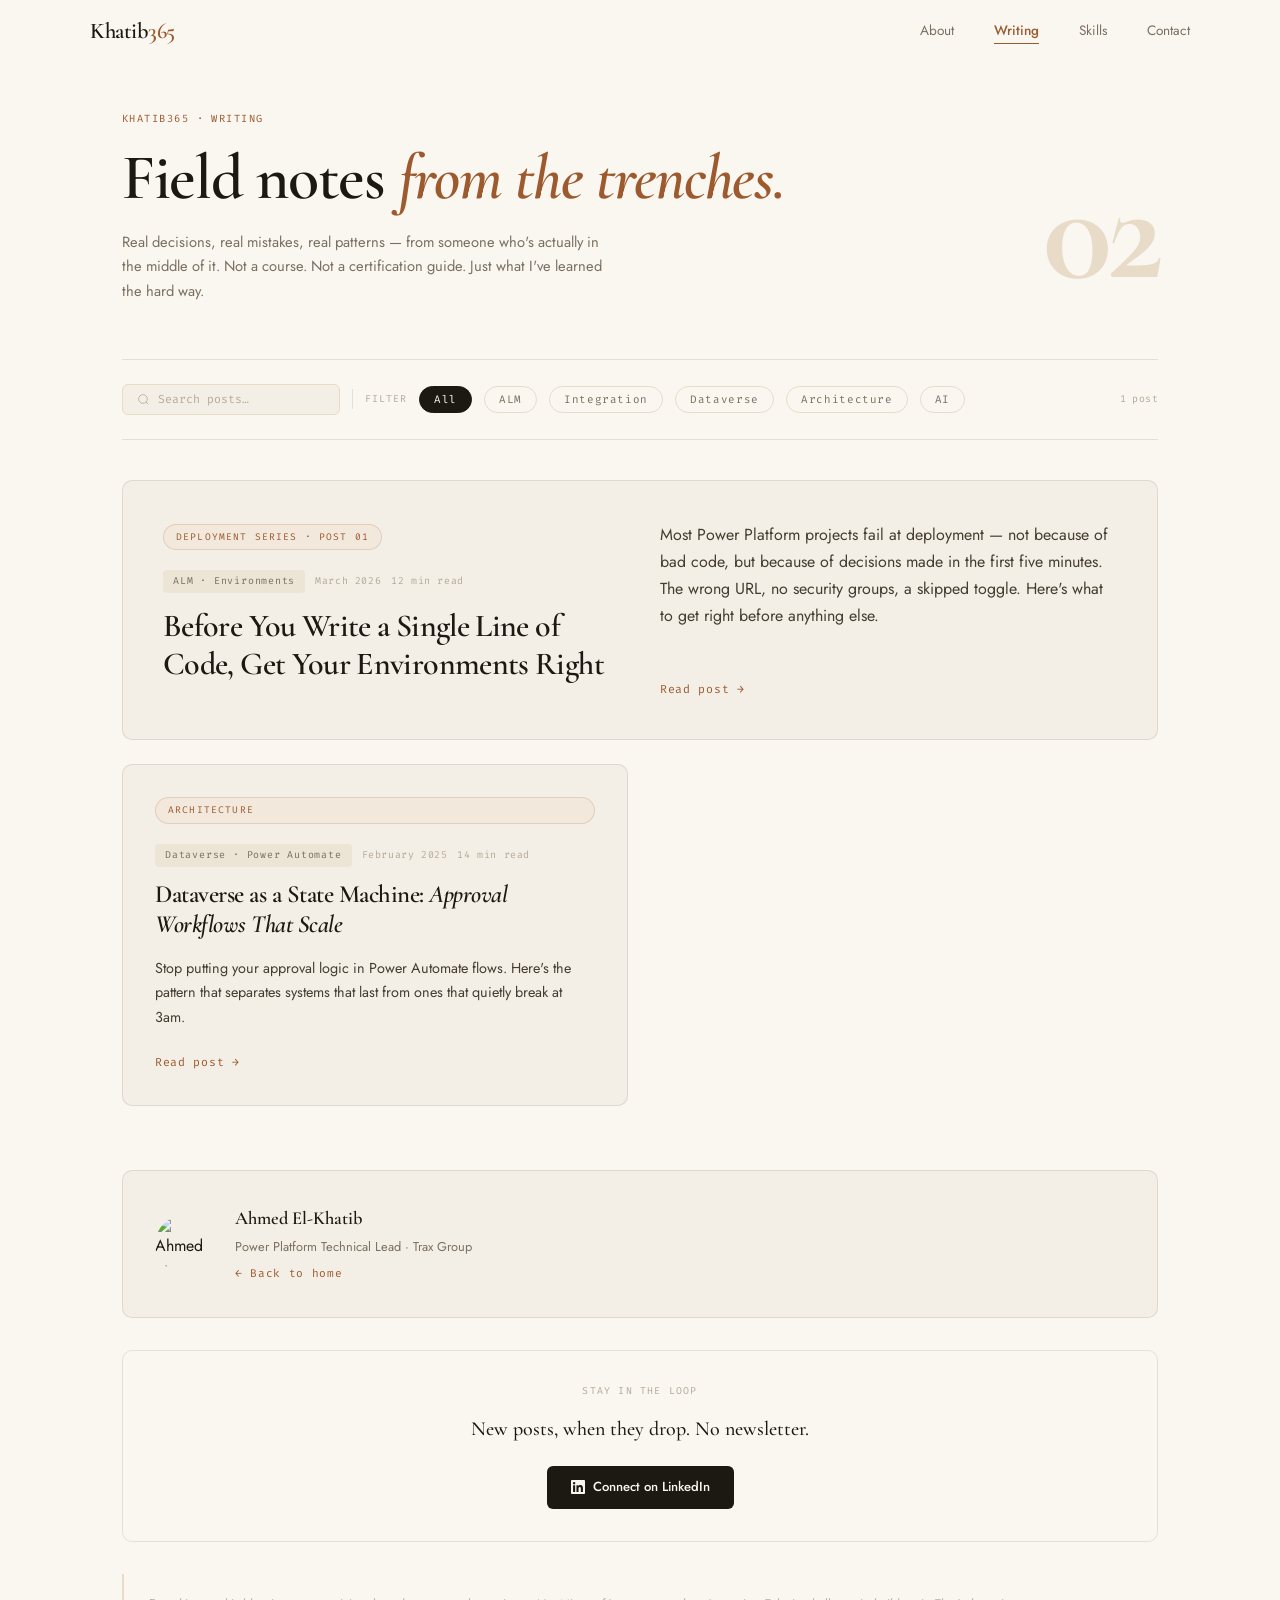
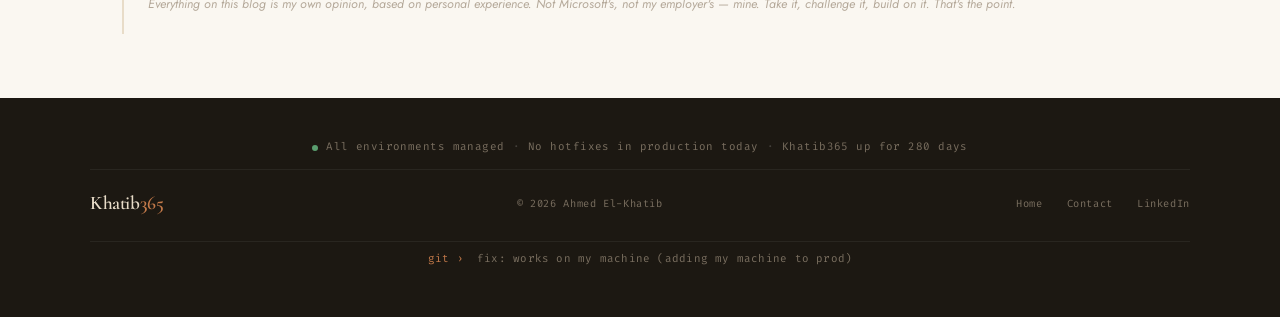
==== commit 74daa696: "Add Dataverse state machine post and Mr. YOLO post to blog index - Register dataverse-state-machine." ====
--- a/blog/index.html
+++ b/blog/index.html
@@ -348,7 +348,7 @@
       <h1 class="masthead-title">Field notes <em>from the trenches.</em></h1>
       <p class="masthead-sub">Real decisions, real mistakes, real patterns — from someone who's actually in the middle of it. Not a course. Not a certification guide. Just what I've learned the hard way.</p>
     </div>
-    <div class="masthead-count" aria-hidden="true">01</div>
+    <div class="masthead-count" aria-hidden="true">02</div>
   </header>
 
   <!-- CONTROLS -->
@@ -391,6 +391,24 @@
         <p class="post-card-excerpt">Most Power Platform projects fail at deployment — not because of bad code, but because of decisions made in the first five minutes. The wrong URL, no security groups, a skipped toggle. Here's what to get right before anything else.</p>
         <a href="post1-environment-strategy.html" class="post-card-link">Read post →</a>
       </div>
+    </article>
+
+    <!-- Post 02 — Dataverse State Machine -->
+    <article class="post-card"
+      data-tags="dataverse,architecture"
+      data-title="Dataverse as a State Machine: Approval Workflows That Scale"
+      data-excerpt="Stop putting approval logic in Power Automate flows. Here's how Dataverse holds state and Power Automate acts as a dumb orchestrator — and why it matters at scale."
+      onclick="location.href='dataverse-state-machine.html'"
+      style="cursor:pointer">
+      <div class="post-card-badge">Architecture</div>
+      <div class="post-card-meta">
+        <span class="post-card-tag">Dataverse · Power Automate</span>
+        <span class="post-card-date">February 2025</span>
+        <span class="post-card-read">14 min read</span>
+      </div>
+      <h2 class="post-card-title">Dataverse as a State Machine: <em>Approval Workflows That Scale</em></h2>
+      <p class="post-card-excerpt">Stop putting your approval logic in Power Automate flows. Here's the pattern that separates systems that last from ones that quietly break at 3am.</p>
+      <a href="dataverse-state-machine.html" class="post-card-link">Read post →</a>
     </article>
 
     <div class="no-posts-msg" id="noPostsMsg">
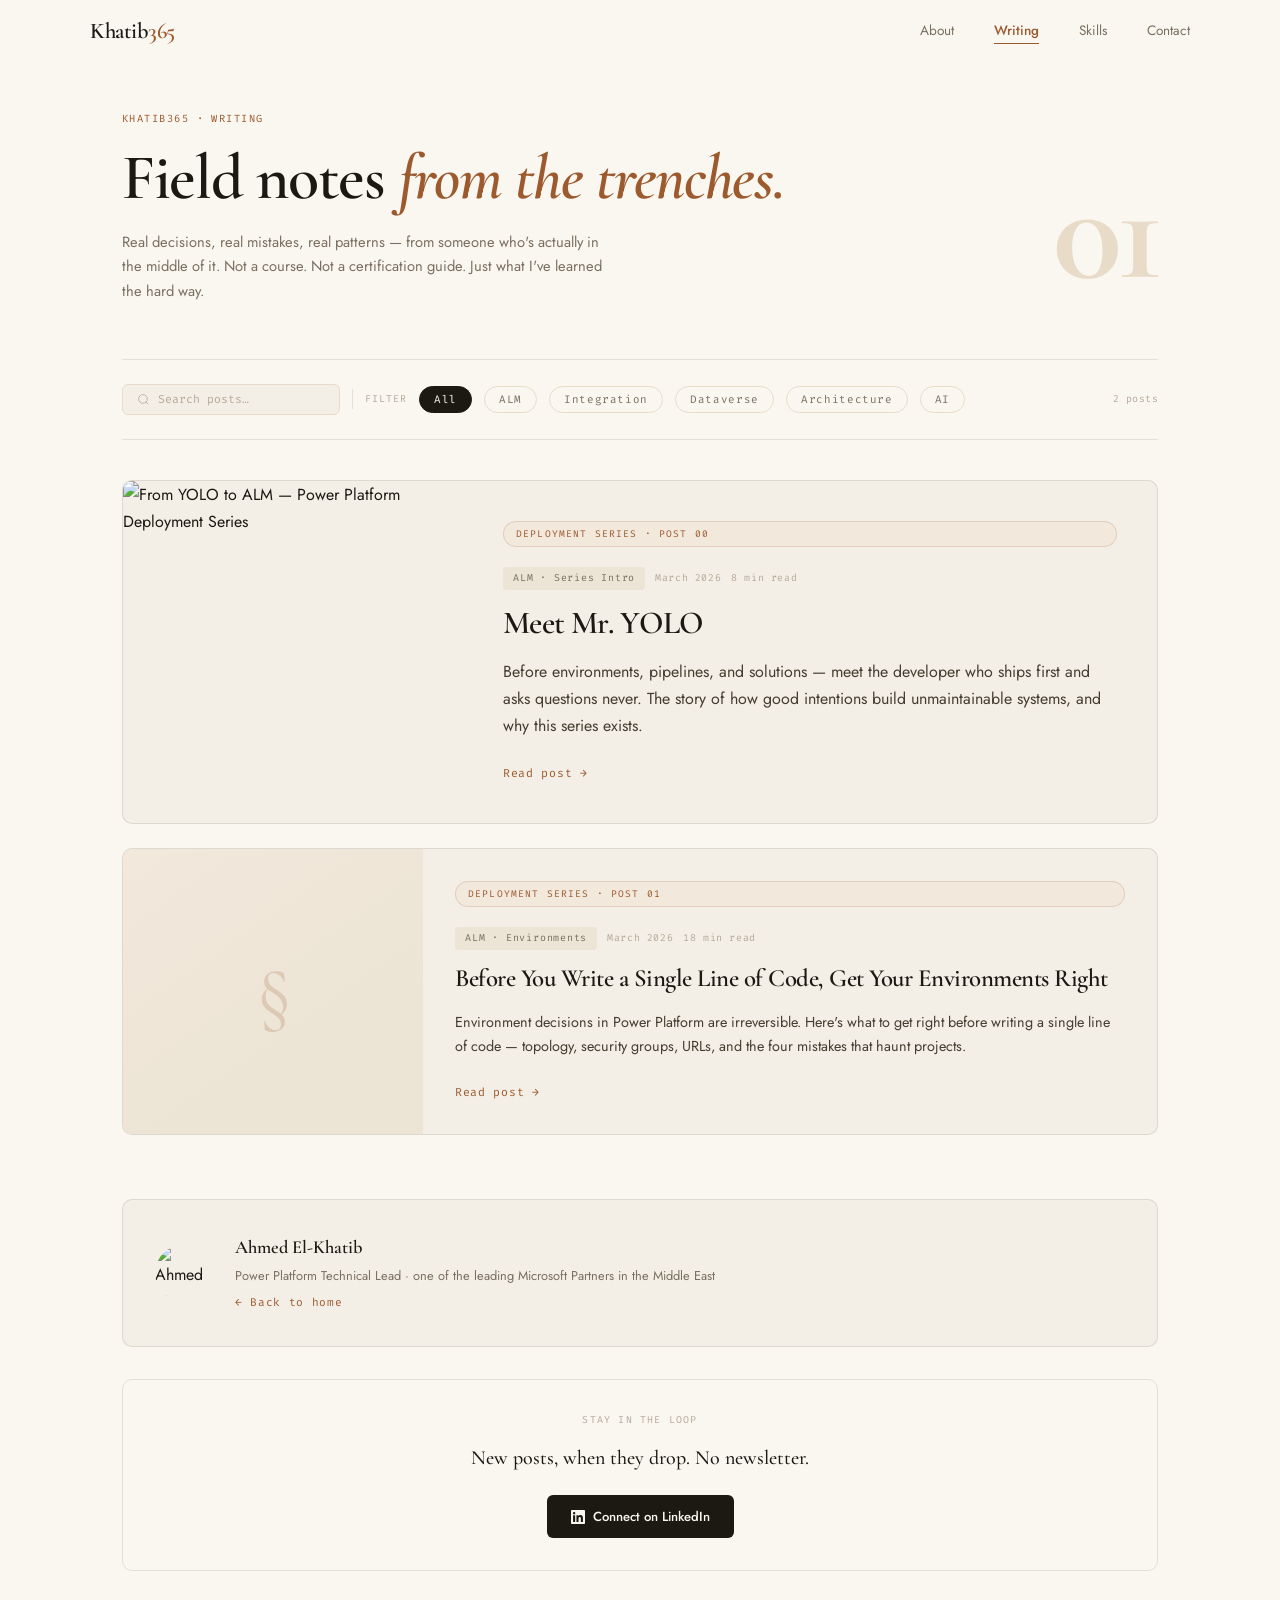
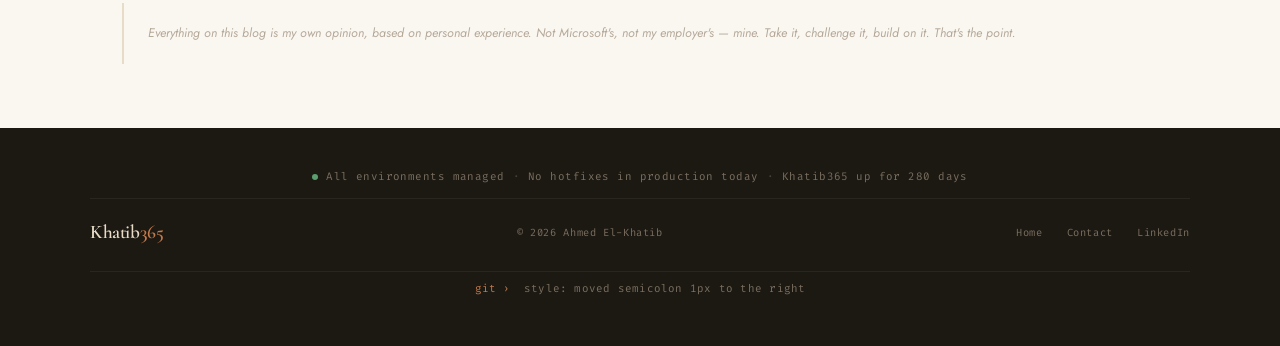
==== commit 935e12f7: "Replace truth bomb tips with 15 curated items; make Post 01 live - js/main.js: Replace all 40+ tips " ====
--- a/blog/index.html
+++ b/blog/index.html
@@ -127,15 +127,14 @@
   /* ── POST GRID ── */
   .post-grid {
     padding: 2.5rem 0 0;
-    display: grid;
-    grid-template-columns: repeat(2, 1fr);
+    display: flex; flex-direction: column;
     gap: 1.5rem;
   }
   .post-card {
     background: var(--parchment); border: 1px solid var(--rule);
-    border-radius: 10px; padding: 2rem; cursor: pointer;
+    border-radius: 10px; cursor: pointer; overflow: hidden;
     transition: box-shadow 0.2s, border-color 0.2s, transform 0.2s;
-    display: flex; flex-direction: column;
+    display: flex; flex-direction: row;
   }
   .post-card:hover {
     box-shadow: 0 8px 32px rgba(28,24,18,0.1);
@@ -143,12 +142,32 @@
   }
   .post-card--featured {
     grid-column: 1 / -1;
-    display: grid; grid-template-columns: 1fr 1fr; gap: 2.5rem;
-    padding: 2.5rem;
-  }
-  .post-card--featured .post-card-right {
-    display: flex; flex-direction: column; justify-content: space-between;
-  }
+  }
+  /* ── CARD THUMBNAIL ── */
+  .post-card-thumb {
+    flex-shrink: 0; width: 300px;
+    overflow: hidden; position: relative;
+  }
+  .post-card--featured .post-card-thumb { width: 340px; }
+  .post-card-thumb-img {
+    width: 100%; height: 100%; object-fit: cover; display: block;
+    transition: transform 0.4s ease;
+  }
+  .post-card:hover .post-card-thumb-img { transform: scale(1.04); }
+  .post-card-thumb-placeholder {
+    width: 100%; height: 100%; min-height: 200px;
+    background: linear-gradient(145deg, var(--copper-pale) 0%, var(--parchment-d) 70%);
+    display: flex; align-items: center; justify-content: center;
+  }
+  .post-card-thumb-glyph {
+    font-family: var(--serif); font-size: 5rem; line-height: 1;
+    color: rgba(156,90,46,0.2); user-select: none;
+  }
+  /* ── CARD CONTENT ── */
+  .post-card-content {
+    flex: 1; padding: 2rem; display: flex; flex-direction: column;
+  }
+  .post-card--featured .post-card-content { padding: 2.5rem; }
   .post-card--featured .post-card-excerpt { font-size: 1rem; }
   .post-card-badge {
     font-family: var(--mono); font-size: 0.6rem; letter-spacing: 0.12em;
@@ -318,8 +337,9 @@
     }
     .blog-masthead { flex-direction: column; align-items: flex-start; padding-top: 90px; }
     .masthead-count { display: none; }
-    .post-grid { grid-template-columns: 1fr; }
-    .post-card--featured { grid-template-columns: 1fr; gap: 1.5rem; }
+    .post-card { flex-direction: column; }
+    .post-card-thumb { width: 100%; height: 220px; }
+    .post-card--featured .post-card-thumb { width: 100%; height: 240px; }
     .tip-toast { max-width: calc(100vw - 40px); right: 20px; bottom: 20px; }
     .footer { padding: 2rem 1.25rem; }
   }
@@ -348,7 +368,7 @@
       <h1 class="masthead-title">Field notes <em>from the trenches.</em></h1>
       <p class="masthead-sub">Real decisions, real mistakes, real patterns — from someone who's actually in the middle of it. Not a course. Not a certification guide. Just what I've learned the hard way.</p>
     </div>
-    <div class="masthead-count" aria-hidden="true">02</div>
+    <div class="masthead-count" aria-hidden="true">01</div>
   </header>
 
   <!-- CONTROLS -->
@@ -365,50 +385,59 @@
     <button class="filter-btn" data-filter="dataverse">Dataverse</button>
     <button class="filter-btn" data-filter="architecture">Architecture</button>
     <button class="filter-btn" data-filter="ai">AI</button>
-    <span class="results-count" id="resultsCount">1 post</span>
+    <span class="results-count" id="resultsCount">2 posts</span>
+
   </div>
 
   <!-- POST GRID -->
   <div class="post-grid" id="postGrid">
 
-    <!-- Post 01 — featured -->
+    <!-- Post 00 — featured -->
     <article class="post-card post-card--featured"
       data-tags="alm,architecture"
+      data-title="Meet Mr. YOLO — Power Platform Deployment Series"
+      data-excerpt="Before environments, pipelines, and solutions — meet the developer who ships first and asks questions never. The story of how good intentions build unmaintainable systems, and why this series exists."
+      onclick="location.href='post00-mr-yolo.html'"
+      style="cursor:pointer">
+      <div class="post-card-thumb">
+        <img src="../assets/screenshots/post00/from_yolo_to_alm_v3.png" alt="From YOLO to ALM — Power Platform Deployment Series" class="post-card-thumb-img" loading="lazy">
+      </div>
+      <div class="post-card-content">
+        <div class="post-card-badge">Deployment Series · Post 00</div>
+        <div class="post-card-meta">
+          <span class="post-card-tag">ALM · Series Intro</span>
+          <span class="post-card-date">March 2026</span>
+          <span class="post-card-read">8 min read</span>
+        </div>
+        <h2 class="post-card-title">Meet Mr. YOLO</h2>
+        <p class="post-card-excerpt">Before environments, pipelines, and solutions — meet the developer who ships first and asks questions never. The story of how good intentions build unmaintainable systems, and why this series exists.</p>
+        <a href="post00-mr-yolo.html" class="post-card-link">Read post →</a>
+      </div>
+    </article>
+
+    <!-- Post 01 -->
+    <article class="post-card"
+      data-tags="alm,architecture"
       data-title="Before You Write a Single Line of Code, Get Your Environments Right"
-      data-excerpt="Most Power Platform projects fail at deployment — not because of bad code, but because of decisions made in the first five minutes. The wrong URL, no security groups, a skipped toggle."
-      onclick="location.href='post1-environment-strategy.html'"
+      data-excerpt="Environment decisions in Power Platform are irreversible. Here's what to get right before writing a single line of code — topology, security groups, URLs, and the four mistakes that haunt projects."
+      onclick="location.href='post01-environment-strategy.html'"
       style="cursor:pointer">
-      <div class="post-card-left">
+      <div class="post-card-thumb">
+        <div class="post-card-thumb-placeholder">
+          <span class="post-card-thumb-glyph">§</span>
+        </div>
+      </div>
+      <div class="post-card-content">
         <div class="post-card-badge">Deployment Series · Post 01</div>
         <div class="post-card-meta">
           <span class="post-card-tag">ALM · Environments</span>
           <span class="post-card-date">March 2026</span>
-          <span class="post-card-read">12 min read</span>
+          <span class="post-card-read">18 min read</span>
         </div>
         <h2 class="post-card-title">Before You Write a Single Line of Code, Get Your Environments Right</h2>
+        <p class="post-card-excerpt">Environment decisions in Power Platform are irreversible. Here's what to get right before writing a single line of code — topology, security groups, URLs, and the four mistakes that haunt projects.</p>
+        <a href="post01-environment-strategy.html" class="post-card-link">Read post →</a>
       </div>
-      <div class="post-card-right">
-        <p class="post-card-excerpt">Most Power Platform projects fail at deployment — not because of bad code, but because of decisions made in the first five minutes. The wrong URL, no security groups, a skipped toggle. Here's what to get right before anything else.</p>
-        <a href="post1-environment-strategy.html" class="post-card-link">Read post →</a>
-      </div>
-    </article>
-
-    <!-- Post 02 — Dataverse State Machine -->
-    <article class="post-card"
-      data-tags="dataverse,architecture"
-      data-title="Dataverse as a State Machine: Approval Workflows That Scale"
-      data-excerpt="Stop putting approval logic in Power Automate flows. Here's how Dataverse holds state and Power Automate acts as a dumb orchestrator — and why it matters at scale."
-      onclick="location.href='dataverse-state-machine.html'"
-      style="cursor:pointer">
-      <div class="post-card-badge">Architecture</div>
-      <div class="post-card-meta">
-        <span class="post-card-tag">Dataverse · Power Automate</span>
-        <span class="post-card-date">February 2025</span>
-        <span class="post-card-read">14 min read</span>
-      </div>
-      <h2 class="post-card-title">Dataverse as a State Machine: <em>Approval Workflows That Scale</em></h2>
-      <p class="post-card-excerpt">Stop putting your approval logic in Power Automate flows. Here's the pattern that separates systems that last from ones that quietly break at 3am.</p>
-      <a href="dataverse-state-machine.html" class="post-card-link">Read post →</a>
     </article>
 
     <div class="no-posts-msg" id="noPostsMsg">
@@ -422,7 +451,7 @@
     <img src="../assets/photo.jpg" alt="Ahmed El-Khatib" class="author-strip-photo">
     <div>
       <div class="author-strip-name">Ahmed El-Khatib</div>
-      <div class="author-strip-role">Power Platform Technical Lead · Trax Group</div>
+      <div class="author-strip-role">Power Platform Technical Lead · one of the leading Microsoft Partners in the Middle East</div>
       <a href="../" class="author-strip-link">← Back to home</a>
     </div>
   </div>
